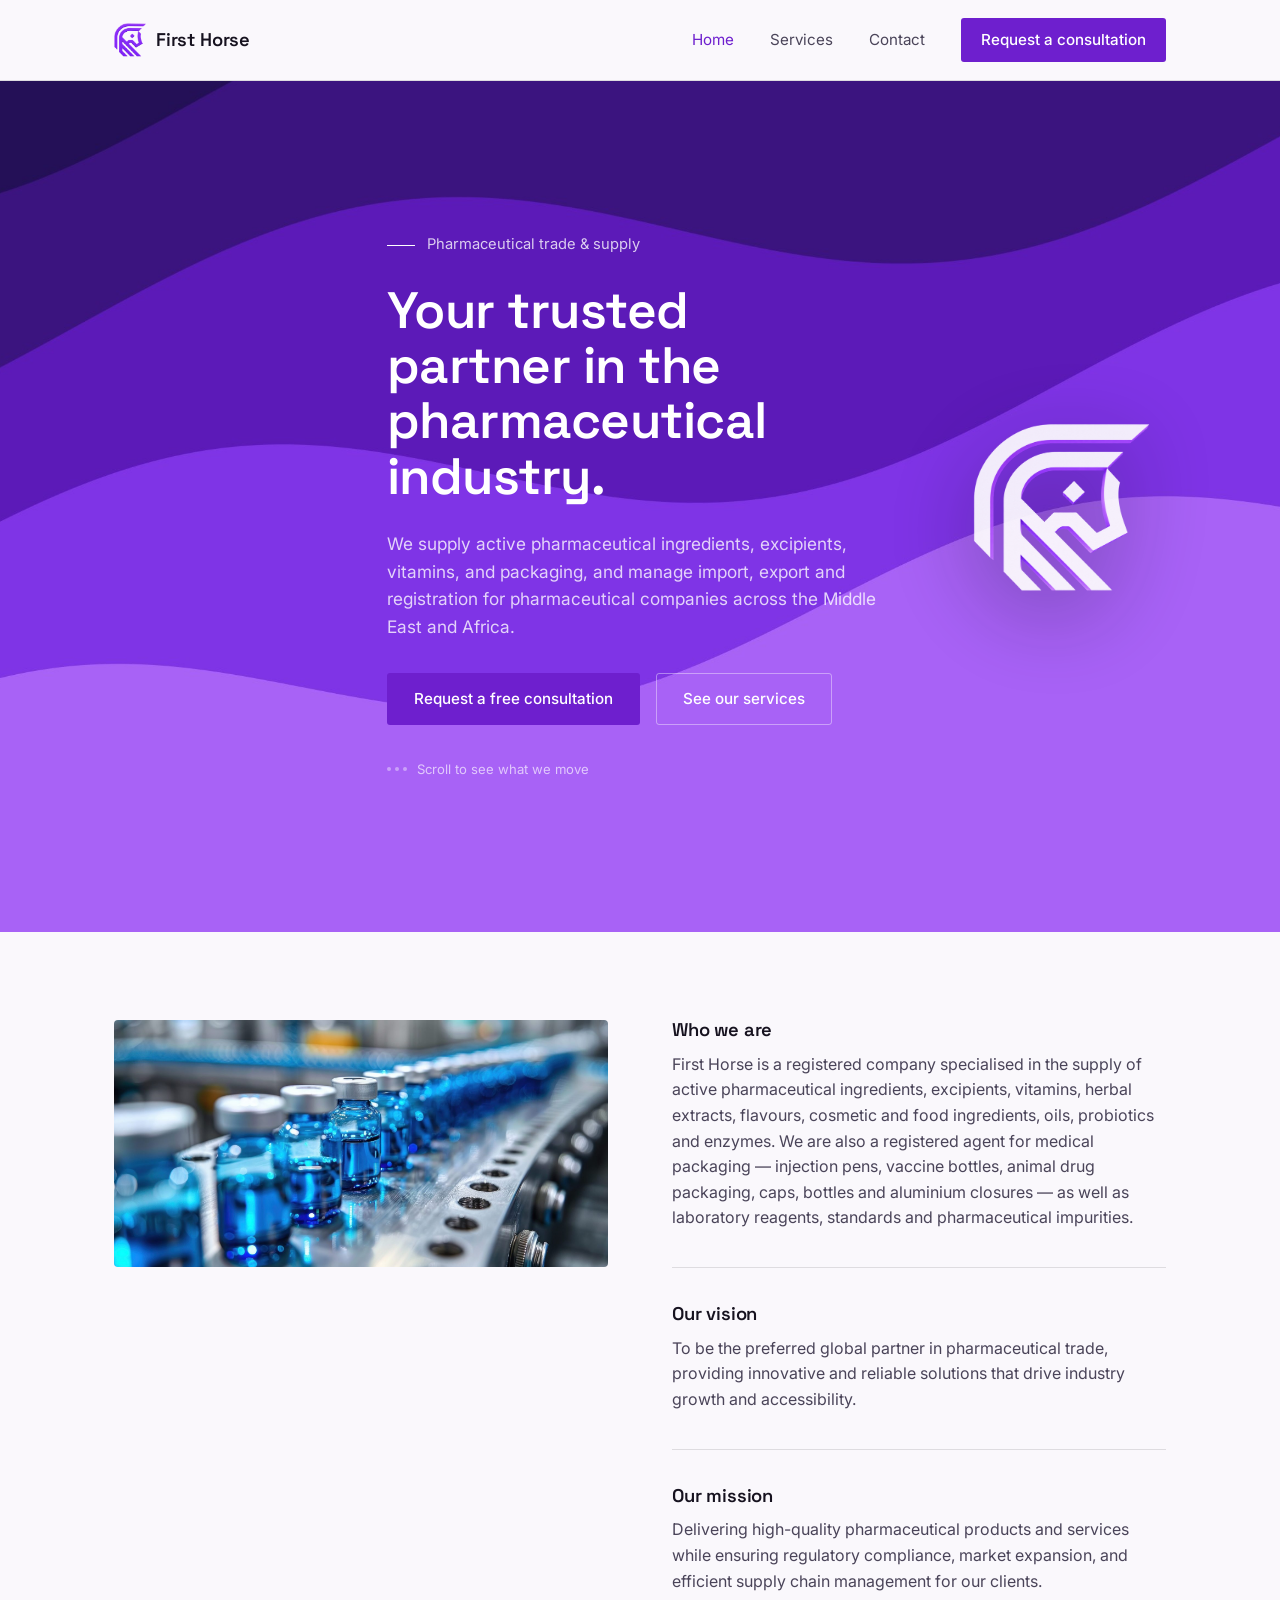
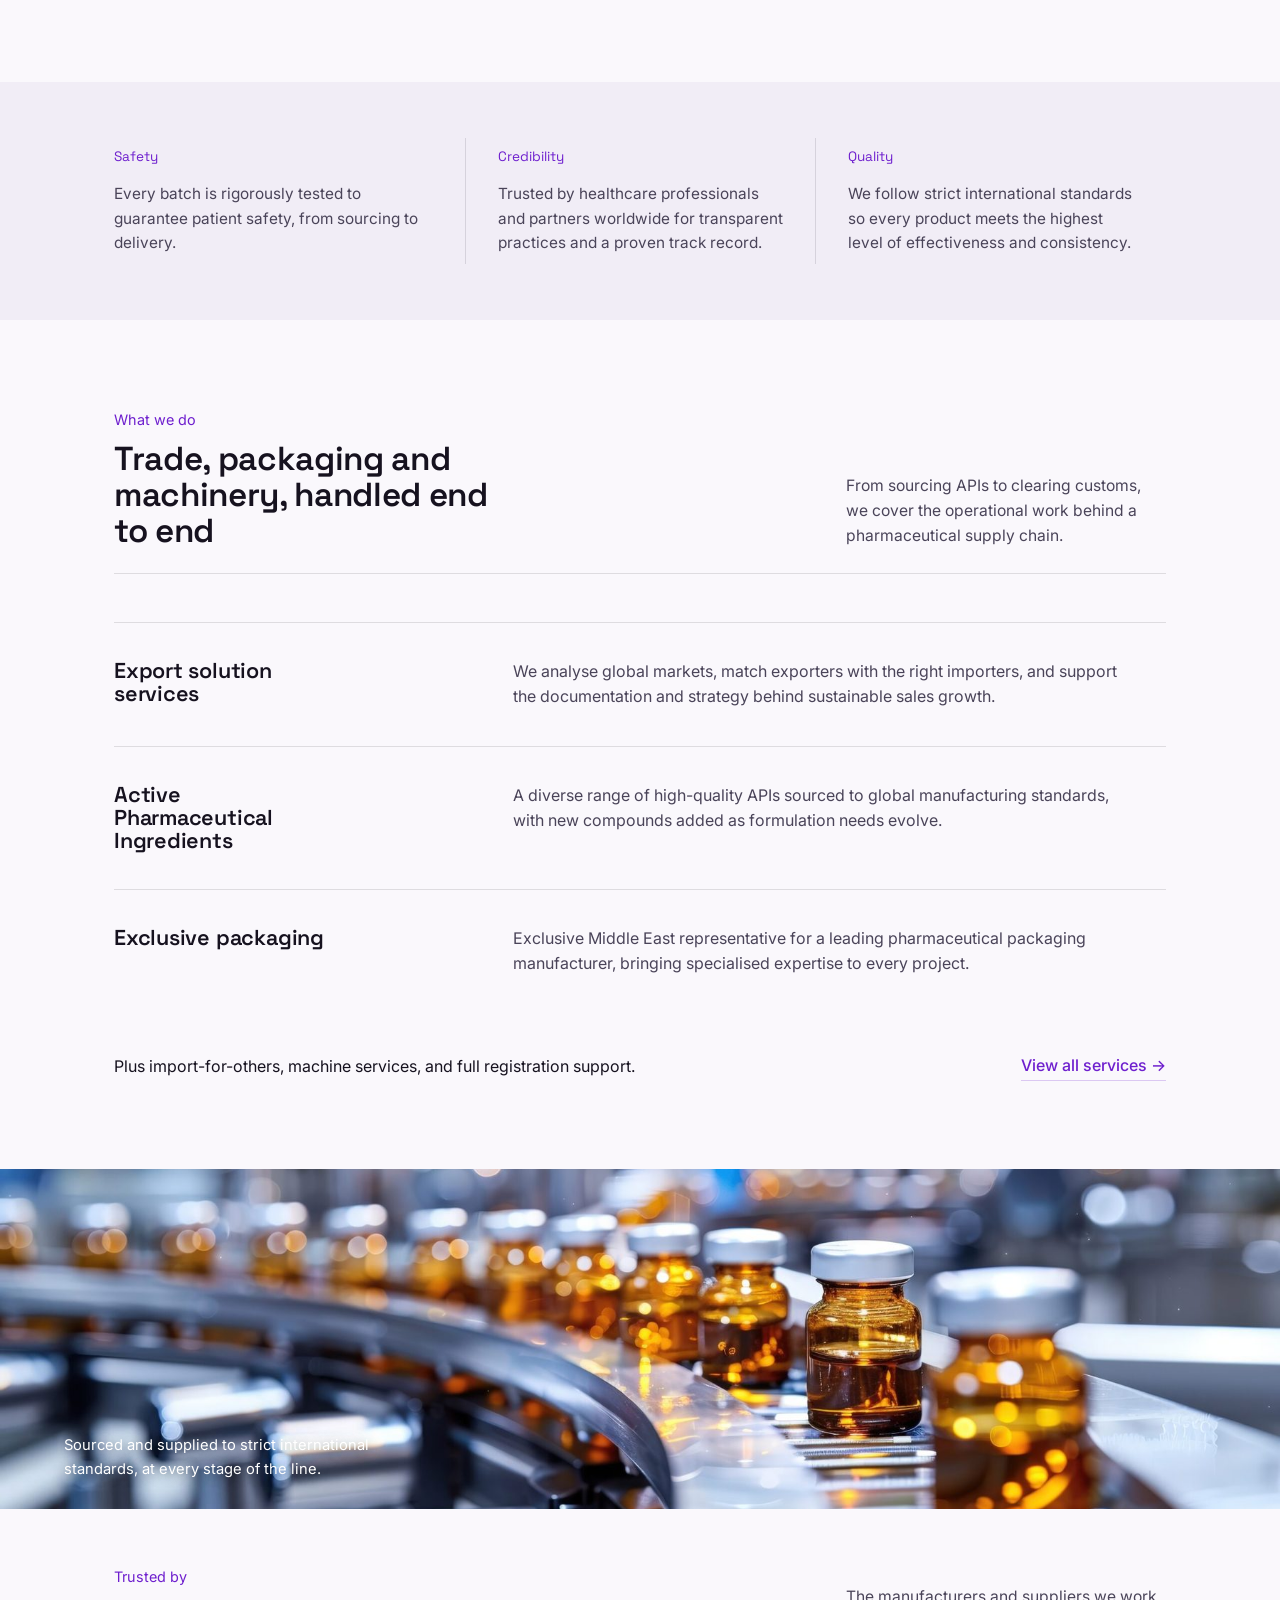
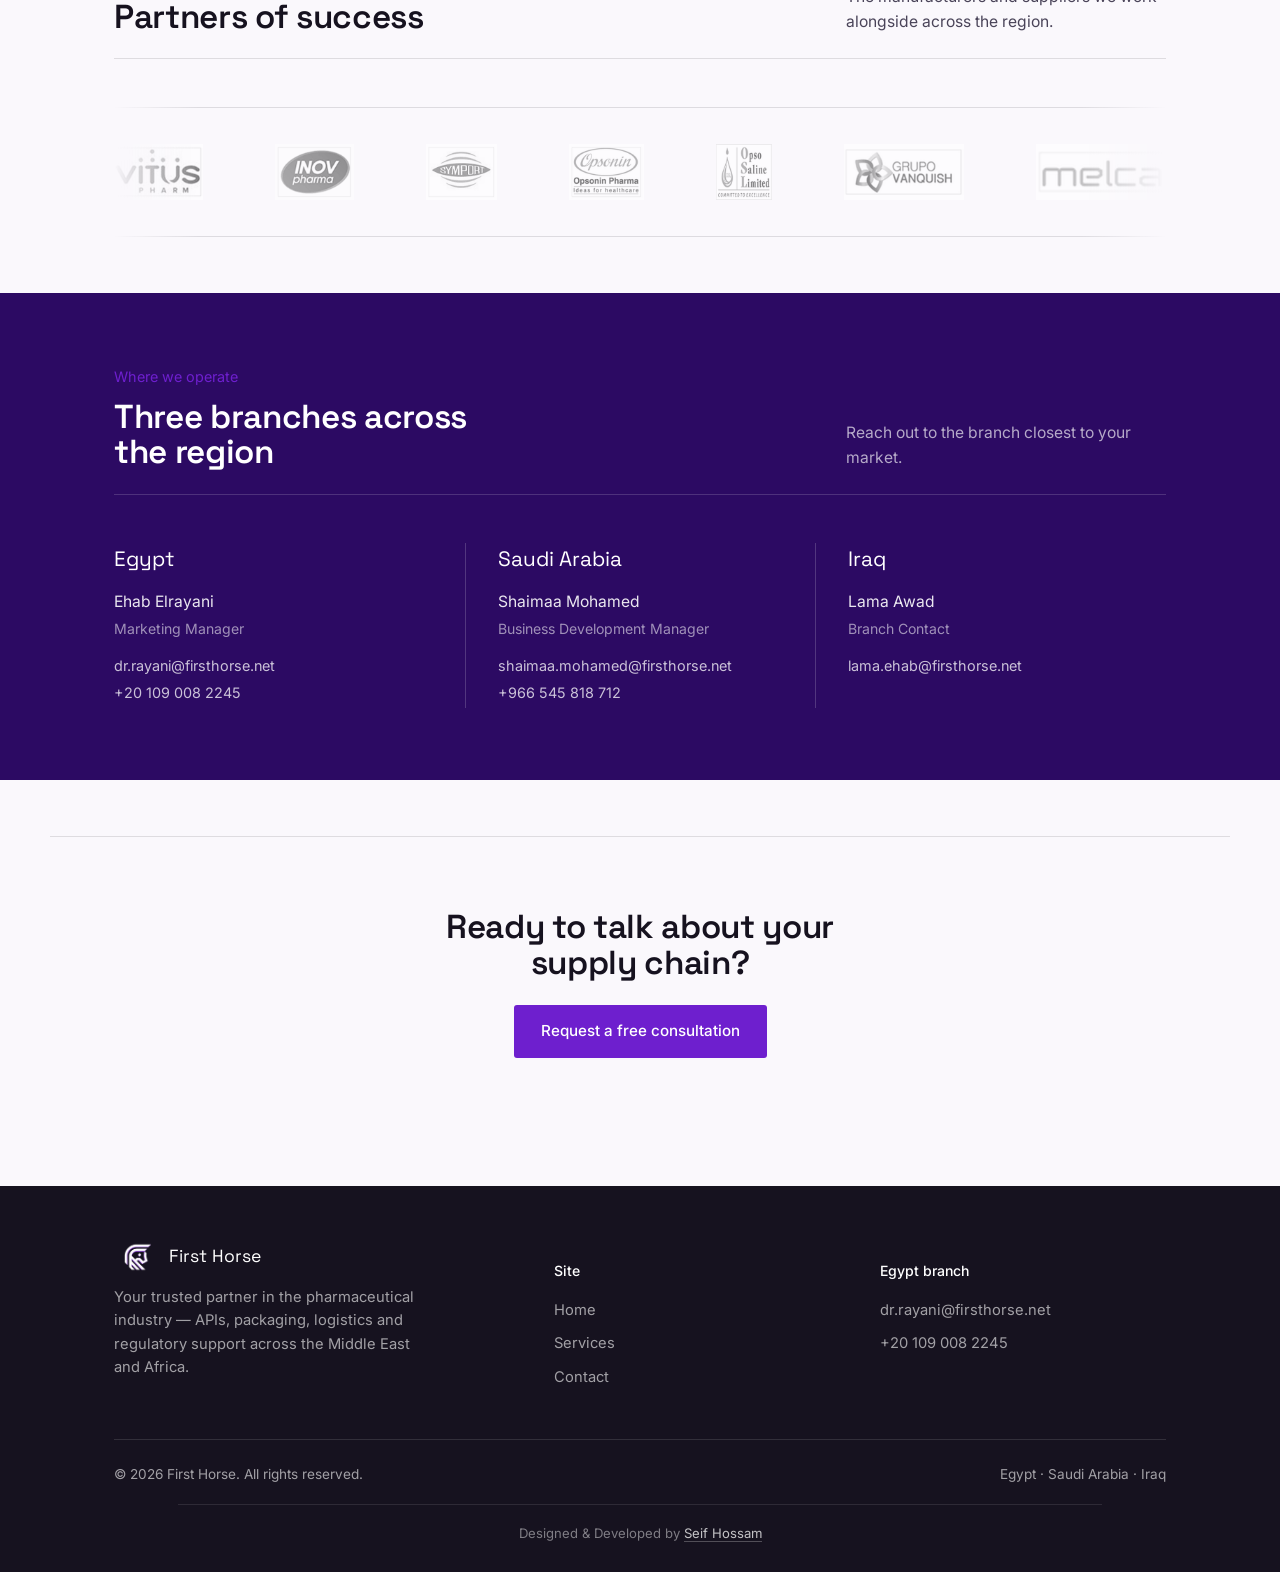
==== index.html @ 44b1e5e9 "Update title in index.html to 'First Horse'" ====
<!DOCTYPE html>
<html lang="en">
<head>
<meta charset="UTF-8">
<meta name="viewport" content="width=device-width, initial-scale=1.0">
<title>First Horse</title>
<meta name="description" content="First Horse supplies APIs, excipients, packaging and pharmaceutical machinery across Egypt, Saudi Arabia and Iraq, with full import-export and registration support.">
<link rel="icon" href="assets/mark-violet.png">
<link rel="preconnect" href="https://fonts.googleapis.com">
<link href="https://fonts.googleapis.com/css2?family=Space+Grotesk:wght@500;600;700&family=Inter:wght@400;500;600&display=swap" rel="stylesheet">
<link rel="stylesheet" href="assets/style.css">
</head>
<body>

<header class="site-header">
  <nav class="nav">
    <a href="index.html" class="brand">
      <img src="assets/mark-violet.png" alt="First Horse mark">
      <span>First Horse</span>
    </a>
    <div class="nav-links">
      <a href="index.html" aria-current="page">Home</a>
      <a href="services.html">Services</a>
      <a href="contact.html">Contact</a>
      <a href="https://wtsi.me/201090082245" class="nav-cta">Request a consultation</a>
    </div>
  </nav>
</header>

<main>

  <!-- HERO -->
  <section class="hero">
    <div class="hero-logo"><img src="assets/mark-white.png" alt="First Horse"></div>
    <div class="wrap hero-copy">
      <div class="eyebrow-line"><span class="dash"></span> Pharmaceutical trade &amp; supply</div>
      <h1>Your trusted partner in the pharmaceutical industry.</h1>
      <p class="lede">We supply active pharmaceutical ingredients, excipients, vitamins, and packaging, and manage import, export and registration for pharmaceutical companies across the Middle East and Africa.</p>
      <div class="hero-actions">
        <a href="https://wtsi.me/201090082245" class="btn btn-primary">Request a free consultation</a>
        <a href="services.html" class="btn btn-ghost">See our services</a>
      </div>
      <div class="scroll-cue"><span class="dots"><i></i><i></i><i></i></span> Scroll to see what we move</div>
    </div>
  </section>

  <!-- ABOUT -->
  <section>
    <div class="wrap about-grid">
      <figure>
        <img src="assets/vials-blue.jpg" alt="Automated pharmaceutical bottling line">
      </figure>
      <div>
        <div class="about-block">
          <h3>Who we are</h3>
          <p>First Horse is a registered company specialised in the supply of active pharmaceutical ingredients, excipients, vitamins, herbal extracts, flavours, cosmetic and food ingredients, oils, probiotics and enzymes. We are also a registered agent for medical packaging — injection pens, vaccine bottles, animal drug packaging, caps, bottles and aluminium closures — as well as laboratory reagents, standards and pharmaceutical impurities.</p>
        </div>
        <div class="about-block">
          <h3>Our vision</h3>
          <p>To be the preferred global partner in pharmaceutical trade, providing innovative and reliable solutions that drive industry growth and accessibility.</p>
        </div>
        <div class="about-block">
          <h3>Our mission</h3>
          <p>Delivering high-quality pharmaceutical products and services while ensuring regulatory compliance, market expansion, and efficient supply chain management for our clients.</p>
        </div>
      </div>
    </div>
  </section>

  <!-- PILLARS -->
  <section class="tight" style="background:var(--paper-dim);">
    <div class="wrap">
      <div class="ledger">
        <div class="ledger-item">
          <span class="num">Safety</span>
          <p>Every batch is rigorously tested to guarantee patient safety, from sourcing to delivery.</p>
        </div>
        <div class="ledger-item">
          <span class="num">Credibility</span>
          <p>Trusted by healthcare professionals and partners worldwide for transparent practices and a proven track record.</p>
        </div>
        <div class="ledger-item">
          <span class="num">Quality</span>
          <p>We follow strict international standards so every product meets the highest level of effectiveness and consistency.</p>
        </div>
      </div>
    </div>
  </section>

  <!-- SERVICES TEASER -->
  <section>
    <div class="wrap">
      <div class="section-head">
        <div>
          <span class="kicker">What we do</span>
          <h2>Trade, packaging and machinery, handled end to end</h2>
        </div>
        <p class="note">From sourcing APIs to clearing customs, we cover the operational work behind a pharmaceutical supply chain.</p>
      </div>

      <div class="service-row">
        <h3>Export solution services</h3>
        <div class="body">We analyse global markets, match exporters with the right importers, and support the documentation and strategy behind sustainable sales growth.</div>
      </div>
      <div class="service-row">
        <h3>Active Pharmaceutical Ingredients</h3>
        <div class="body">A diverse range of high-quality APIs sourced to global manufacturing standards, with new compounds added as formulation needs evolve.</div>
      </div>
      <div class="service-row">
        <h3>Exclusive packaging</h3>
        <div class="body">Exclusive Middle East representative for a leading pharmaceutical packaging manufacturer, bringing specialised expertise to every project.</div>
      </div>

      <div class="service-link-row">
        <p class="body" style="margin:0;">Plus import-for-others, machine services, and full registration support.</p>
        <a href="services.html">View all services →</a>
      </div>
    </div>
  </section>

  <div class="photo-band">
    <img src="assets/vials-amber.jpg" alt="Pharmaceutical vials on a production line">
    <span class="caption">Sourced and supplied to strict international standards, at every stage of the line.</span>
  </div>

  <!-- PARTNERS OF SUCCESS -->
  <section class="tight">
    <div class="wrap">
      <div class="section-head">
        <div>
          <span class="kicker">Trusted by</span>
          <h2>Partners of success</h2>
        </div>
        <p class="note">The manufacturers and suppliers we work alongside across the region.</p>
      </div>
      <div class="partner-marquee">
        <div class="partner-track">
          <div class="partner-item"><img src="assets/partners/vitus-pharm.png" alt="Vitus Pharm"></div>
          <div class="partner-item"><img src="assets/partners/inov-pharma.png" alt="Inov Pharma"></div>
          <div class="partner-item"><img src="assets/partners/symport.png" alt="Symport"></div>
          <div class="partner-item"><img src="assets/partners/opsonin-pharma.png" alt="Opsonin Pharma"></div>
          <div class="partner-item"><img src="assets/partners/opso-saline.png" alt="Opso Saline Limited"></div>
          <div class="partner-item"><img src="assets/partners/grupo-vanquish.png" alt="Grupo Vanquish"></div>
          <div class="partner-item"><img src="assets/partners/melcare.png" alt="Melcare"></div>
          <div class="partner-item"><img src="assets/partners/soho-global-health.png" alt="SOHO Global Health"></div>
          <div class="partner-item"><img src="assets/partners/incepta.png" alt="Incepta"></div>
          <div class="partner-item"><img src="assets/partners/eva-pharma.png" alt="Eva Pharma"></div>
          <div class="partner-item"><img src="assets/partners/evalar.png" alt="Evalar"></div>
          <!-- duplicated for a seamless loop -->
          <div class="partner-item" aria-hidden="true"><img src="assets/partners/vitus-pharm.png" alt=""></div>
          <div class="partner-item" aria-hidden="true"><img src="assets/partners/inov-pharma.png" alt=""></div>
          <div class="partner-item" aria-hidden="true"><img src="assets/partners/symport.png" alt=""></div>
          <div class="partner-item" aria-hidden="true"><img src="assets/partners/opsonin-pharma.png" alt=""></div>
          <div class="partner-item" aria-hidden="true"><img src="assets/partners/opso-saline.png" alt=""></div>
          <div class="partner-item" aria-hidden="true"><img src="assets/partners/grupo-vanquish.png" alt=""></div>
          <div class="partner-item" aria-hidden="true"><img src="assets/partners/melcare.png" alt=""></div>
          <div class="partner-item" aria-hidden="true"><img src="assets/partners/soho-global-health.png" alt=""></div>
          <div class="partner-item" aria-hidden="true"><img src="assets/partners/incepta.png" alt=""></div>
          <div class="partner-item" aria-hidden="true"><img src="assets/partners/eva-pharma.png" alt=""></div>
          <div class="partner-item" aria-hidden="true"><img src="assets/partners/evalar.png" alt=""></div>
        </div>
      </div>
    </div>
  </section>

  <!-- GLOBAL PRESENCE -->
  <section class="presence">
    <div class="wrap">
      <div class="section-head">
        <div>
          <span class="kicker">Where we operate</span>
          <h2>Three branches across the region</h2>
        </div>
        <p class="note">Reach out to the branch closest to your market.</p>
      </div>
      <div class="branch-strip">
        <div class="branch">
          <div class="country">Egypt</div>
          <p class="who">Ehab Elrayani</p>
          <p class="role">Marketing Manager</p>
          <a class="contact-line" href="mailto:dr.rayani@firsthorse.net">dr.rayani@firsthorse.net</a>
          <a class="contact-line" href="tel:+201090082245">+20 109 008 2245</a>
        </div>
        <div class="branch">
          <div class="country">Saudi Arabia</div>
          <p class="who">Shaimaa Mohamed</p>
          <p class="role">Business Development Manager</p>
          <a class="contact-line" href="mailto:shaimaa.mohamed@firsthorse.net">shaimaa.mohamed@firsthorse.net</a>
          <a class="contact-line" href="tel:+966545818712">+966 545 818 712</a>
        </div>
        <div class="branch">
          <div class="country">Iraq</div>
          <p class="who">Lama Awad</p>
          <p class="role">Branch Contact</p>
          <a class="contact-line" href="mailto:lama.ehab@firsthorse.net">lama.ehab@firsthorse.net</a>
        </div>
      </div>
    </div>
  </section>

  <!-- CTA -->
  <section class="tight">
    <div class="wrap cta-band">
      <h2>Ready to talk about your supply chain?</h2>
      <a href="https://wtsi.me/201090082245" class="btn btn-primary">Request a free consultation</a>
    </div>
  </section>

</main>

<footer>
  <div class="wrap">
    <div class="footer-top">
      <div>
        <div class="footer-brand">
          <img src="assets/mark-white.png" alt="First Horse mark">
          <span>First Horse</span>
        </div>
        <p>Your trusted partner in the pharmaceutical industry — APIs, packaging, logistics and regulatory support across the Middle East and Africa.</p>
      </div>
      <div class="footer-col">
        <h4>Site</h4>
        <a href="index.html">Home</a>
        <a href="services.html">Services</a>
        <a href="contact.html">Contact</a>
      </div>
      <div class="footer-col">
        <h4>Egypt branch</h4>
        <a href="mailto:dr.rayani@firsthorse.net">dr.rayani@firsthorse.net</a>
        <a href="tel:+201090082245">+20 109 008 2245</a>
      </div>
    </div>
    <div class="footer-bottom">
      <span>© 2026 First Horse. All rights reserved.</span>
      <span>Egypt · Saudi Arabia · Iraq</span>
    </div>
      <div class="wrap">
    <p class="credit">Designed & Developed by <a href="https://seif-cmd.github.io/seif../" target="_blank" rel="noopener">Seif Hossam</a></p>
  </div>
   </div>
  </div>
</footer>

</body>
</html>
---- assets/style.css ----
/* ============================================================
   First Horse — design tokens
   ============================================================ */
:root {
  --ink: #16121f;
  --ink-soft: #4a4459;
  --paper: #faf8fc;
  --paper-dim: #f1edf6;
  --violet: #6e1fce;
  --violet-deep: #2c0a63;
  --violet-line: rgba(110, 31, 206, 0.22);
  --amber: #d99a34;
  --line: rgba(22, 18, 31, 0.12);
  --max: 1180px;
  --gutter: clamp(24px, 5vw, 72px);
}

* { box-sizing: border-box; }
html { scroll-behavior: smooth; }

body {
  margin: 0;
  background: var(--paper);
  color: var(--ink);
  font-family: "Inter", -apple-system, BlinkMacSystemFont, sans-serif;
  font-size: 16px;
  line-height: 1.6;
  -webkit-font-smoothing: antialiased;
}

h1, h2, h3, .display {
  font-family: "Space Grotesk", "Inter", sans-serif;
  font-weight: 600;
  line-height: 1.08;
  letter-spacing: -0.01em;
  margin: 0;
  color: var(--ink);
}

p { margin: 0; }
a { color: inherit; text-decoration: none; }
img { max-width: 100%; display: block; }

.wrap {
  max-width: var(--max);
  margin: 0 auto;
  padding-left: var(--gutter);
  padding-right: var(--gutter);
}

a:focus-visible,
button:focus-visible {
  outline: 2px solid var(--violet);
  outline-offset: 3px;
}

/* ---------- Nav ---------- */
.site-header {
  position: sticky;
  top: 0;
  z-index: 40;
  background: rgba(250, 248, 252, 0.92);
  backdrop-filter: blur(8px);
  border-bottom: 1px solid var(--line);
}

.nav {
  display: flex;
  align-items: center;
  justify-content: space-between;
  padding: 18px var(--gutter);
  max-width: var(--max);
  margin: 0 auto;
}

.brand {
  display: flex;
  align-items: center;
  gap: 10px;
}

.brand img { height: 34px; width: auto; }

.brand span {
  font-family: "Space Grotesk", sans-serif;
  font-weight: 600;
  font-size: 1.15rem;
  letter-spacing: -0.01em;
}

.nav-links {
  display: flex;
  align-items: center;
  gap: 36px;
}

.nav-links a {
  font-size: 0.95rem;
  color: var(--ink-soft);
  transition: color 0.15s ease;
}

.nav-links a:hover,
.nav-links a[aria-current="page"] {
  color: var(--violet);
}

.nav-cta {
  padding: 10px 20px;
  background: var(--violet);
  color: #fff !important;
  border-radius: 3px;
  font-size: 0.9rem;
  font-weight: 500;
}

.nav-cta:hover { background: var(--violet-deep); }

.nav-toggle { display: none; }

/* ---------- Buttons ---------- */
.btn {
  display: inline-flex;
  align-items: center;
  gap: 8px;
  padding: 13px 26px;
  border-radius: 3px;
  font-size: 0.95rem;
  font-weight: 500;
  border: 1px solid transparent;
}

.btn-primary { background: var(--violet); color: #fff; }
.btn-primary:hover { background: var(--violet-deep); }

.btn-ghost {
  border-color: var(--line);
  color: var(--ink);
}
.btn-ghost:hover { border-color: var(--violet); color: var(--violet); }

.hero .btn-ghost {
  border-color: rgba(255,255,255,0.4);
  color: #fff;
}
.hero .btn-ghost:hover { border-color: #fff; }

/* ---------- Hero (home) ---------- */
.hero {
  position: relative;
  min-height: 680px;
  display: flex;
  align-items: center;
  overflow: hidden;
  background: url("hero-wave.jpg") center / cover no-repeat;
  color: #fff;
}

.hero-logo {
  position: absolute;
  right: 6%;
  top: 50%;
  transform: translateY(-50%);
  width: 300px;
  max-width: 26%;
  opacity: 0.92;
  filter: drop-shadow(0 24px 44px rgba(10, 5, 30, 0.4));
}

.hero-copy {
  display: flex;
  flex-direction: column;
  gap: 26px;
  padding-top: 64px;
  padding-bottom: 64px;
  max-width: 640px;
}

.eyebrow-line {
  display: flex;
  align-items: center;
  gap: 12px;
  color: rgba(255,255,255,0.78);
  font-size: 0.92rem;
}

.eyebrow-line .dash {
  width: 28px;
  height: 1px;
  background: #fff;
}

.hero-copy h1 {
  color: #fff;
  font-size: clamp(2.4rem, 4vw, 3.4rem);
  max-width: 14ch;
}

.hero-copy .lede {
  max-width: 46ch;
  color: rgba(255,255,255,0.78);
  font-size: 1.08rem;
}

.hero-actions {
  display: flex;
  gap: 16px;
  flex-wrap: wrap;
  margin-top: 6px;
}

.scroll-cue {
  display: flex;
  align-items: center;
  gap: 10px;
  color: rgba(255,255,255,0.65);
  font-size: 0.82rem;
  margin-top: 8px;
}

.scroll-cue .dots { display: flex; gap: 4px; }
.scroll-cue .dots i {
  width: 4px;
  height: 4px;
  border-radius: 50%;
  background: #fff;
  display: inline-block;
  opacity: 0.4;
}

@media (prefers-reduced-motion: no-preference) {
  .hero-copy > * {
    opacity: 0;
    animation: reveal-up 0.7s ease forwards;
  }
  .hero-copy > *:nth-child(1) { animation-delay: 0.05s; }
  .hero-copy > *:nth-child(2) { animation-delay: 0.15s; }
  .hero-copy > *:nth-child(3) { animation-delay: 0.25s; }
  .hero-copy > *:nth-child(4) { animation-delay: 0.35s; }
  .hero-copy > *:nth-child(5) { animation-delay: 0.45s; }
  .scroll-cue .dots i { animation: pulse-dot 1.4s ease-in-out infinite; }
  .scroll-cue .dots i:nth-child(2) { animation-delay: 0.2s; }
  .scroll-cue .dots i:nth-child(3) { animation-delay: 0.4s; }
}

@keyframes reveal-up {
  from { opacity: 0; transform: translateY(10px); }
  to { opacity: 1; transform: translateY(0); }
}

@keyframes pulse-dot {
  0%, 100% { opacity: 0.4; }
  50% { opacity: 1; }
}

/* ---------- Section scaffolding ---------- */
section { padding: 88px 0; }
section.tight { padding: 56px 0; }

.section-head {
  display: flex;
  justify-content: space-between;
  align-items: flex-end;
  gap: 40px;
  margin-bottom: 48px;
  border-bottom: 1px solid var(--line);
  padding-bottom: 24px;
}

.section-head h2 {
  font-size: clamp(1.7rem, 2.6vw, 2.3rem);
  max-width: 18ch;
}

.section-head .kicker {
  color: var(--violet);
  font-size: 0.9rem;
  margin-bottom: 10px;
  display: block;
}

.section-head .note {
  max-width: 32ch;
  color: var(--ink-soft);
  font-size: 0.98rem;
}

/* ---------- About / who we are ---------- */
.about-grid {
  display: grid;
  grid-template-columns: 1fr 1fr;
  gap: 64px;
  align-items: start;
}

.about-grid figure {
  margin: 0;
  border-radius: 4px;
  overflow: hidden;
  position: sticky;
  top: 100px;
}

.about-block + .about-block {
  margin-top: 36px;
  padding-top: 36px;
  border-top: 1px solid var(--line);
}

.about-block h3 {
  font-size: 1.15rem;
  margin-bottom: 12px;
}

.about-block p {
  color: var(--ink-soft);
}

/* ---------- Ledger / pillars ---------- */
.ledger {
  display: grid;
  grid-template-columns: repeat(3, 1fr);
}

.ledger-item {
  padding: 8px 32px;
  border-left: 1px solid var(--line);
}

.ledger-item:first-child { border-left: none; padding-left: 0; }

.ledger-item .num {
  font-family: "Space Grotesk", sans-serif;
  color: var(--violet);
  font-size: 0.85rem;
  display: block;
  margin-bottom: 14px;
}

.ledger-item h3 {
  font-size: 1.2rem;
  margin-bottom: 10px;
}

.ledger-item p {
  color: var(--ink-soft);
  font-size: 0.96rem;
}

/* ---------- Services teaser / list ---------- */
.service-row {
  display: grid;
  grid-template-columns: 1.4fr 2.6fr;
  gap: 48px;
  padding: 36px 0;
  border-top: 1px solid var(--line);
}

.service-row:last-of-type { border-bottom: 1px solid var(--line); }

.service-row h3 {
  font-size: 1.35rem;
  max-width: 16ch;
}

.service-row .body {
  color: var(--ink-soft);
  max-width: 62ch;
}

.service-row ul {
  margin: 14px 0 0;
  padding-left: 18px;
  color: var(--ink-soft);
}

.service-row li { margin-bottom: 6px; }

.service-link-row {
  display: flex;
  align-items: center;
  justify-content: space-between;
  padding-top: 40px;
}

.service-link-row a {
  color: var(--violet);
  font-weight: 500;
  border-bottom: 1px solid var(--violet-line);
  padding-bottom: 2px;
}

/* ---------- Photo band ---------- */
.photo-band {
  position: relative;
  height: 340px;
  overflow: hidden;
}
.photo-band img {
  width: 100%;
  height: 100%;
  object-fit: cover;
}
.photo-band .caption {
  position: absolute;
  left: var(--gutter);
  bottom: 28px;
  color: #fff;
  font-size: 0.92rem;
  max-width: 40ch;
  text-shadow: 0 2px 12px rgba(0,0,0,0.5);
}

/* ---------- Presence band (dark) ---------- */
.presence {
  background: var(--violet-deep);
  color: #fff;
  padding: 72px 0;
}

.presence .section-head {
  border-bottom-color: rgba(255,255,255,0.16);
}

.presence .section-head h2 { color: #fff; }
.presence .section-head .note { color: rgba(255,255,255,0.65); }

.branch-strip {
  display: grid;
  grid-template-columns: repeat(3, 1fr);
}

.branch-strip .branch {
  padding: 0 32px;
  border-left: 1px solid rgba(255,255,255,0.18);
}
.branch-strip .branch:first-child { border-left: none; padding-left: 0; }

.branch .country {
  font-family: "Space Grotesk", sans-serif;
  font-size: 1.3rem;
  margin-bottom: 12px;
}

.branch .who {
  color: rgba(255,255,255,0.9);
  font-size: 0.98rem;
  margin-bottom: 4px;
}

.branch .role {
  color: rgba(255,255,255,0.55);
  font-size: 0.88rem;
  margin-bottom: 14px;
}

.branch a.contact-line {
  display: block;
  color: rgba(255,255,255,0.75);
  font-size: 0.9rem;
  margin-bottom: 4px;
}
.branch a.contact-line:hover { color: #fff; }

/* ---------- CTA band ---------- */
.cta-band {
  display: flex;
  flex-direction: column;
  align-items: center;
  text-align: center;
  gap: 24px;
  padding: 72px 0;
  border-top: 1px solid var(--line);
}

.cta-band h2 { font-size: clamp(1.6rem, 2.6vw, 2.1rem); max-width: 22ch; }

/* ---------- Partners of success (marquee) ---------- */
.partner-marquee {
  position: relative;
  overflow: hidden;
  border-top: 1px solid var(--line);
  border-bottom: 1px solid var(--line);
  padding: 36px 0;
  -webkit-mask-image: linear-gradient(to right, transparent, #000 8%, #000 92%, transparent);
  mask-image: linear-gradient(to right, transparent, #000 8%, #000 92%, transparent);
}

.partner-track {
  display: flex;
  align-items: center;
  width: max-content;
  gap: 72px;
}

@media (prefers-reduced-motion: no-preference) {
  .partner-track {
    animation: marquee-scroll 34s linear infinite;
  }
  .partner-marquee:hover .partner-track {
    animation-play-state: paused;
  }
}

@keyframes marquee-scroll {
  from { transform: translateX(0); }
  to { transform: translateX(-50%); }
}

.partner-item {
  flex: 0 0 auto;
  height: 56px;
  display: flex;
  align-items: center;
}

.partner-item img {
  height: 100%;
  width: auto;
  filter: grayscale(1);
  opacity: 0.55;
  transition: filter 0.2s ease, opacity 0.2s ease;
}

.partner-item img:hover {
  filter: grayscale(0);
  opacity: 1;
}

/* ---------- Footer ---------- */
footer {
  background: var(--ink);
  color: rgba(255,255,255,0.6);
  padding: 56px 0 28px;
}

.footer-top {
  display: grid;
  grid-template-columns: 1.4fr 1fr 1fr;
  gap: 40px;
  padding-bottom: 40px;
  border-bottom: 1px solid rgba(255,255,255,0.12);
}

.footer-brand {
  display: flex;
  align-items: center;
  gap: 10px;
  margin-bottom: 14px;
}
.footer-brand img { height: 30px; }
.footer-brand span {
  font-family: "Space Grotesk", sans-serif;
  color: #fff;
  font-size: 1.1rem;
}

.footer-top p { max-width: 34ch; font-size: 0.92rem; }

.footer-col h4 {
  color: #fff;
  font-family: "Inter", sans-serif;
  font-weight: 500;
  font-size: 0.88rem;
  margin-bottom: 16px;
}

.footer-col a, .footer-col p {
  display: block;
  font-size: 0.92rem;
  margin-bottom: 10px;
  color: rgba(255,255,255,0.6);
}
.footer-col a:hover { color: #fff; }

.footer-bottom {
  display: flex;
  justify-content: space-between;
  padding-top: 24px;
  font-size: 0.85rem;
}

/* ---------- Page hero (services / contact) ---------- */
.page-hero {
  background: linear-gradient(155deg, var(--violet) 0%, var(--violet-deep) 100%);
  color: #fff;
  padding: 96px 0 64px;
}
.page-hero .kicker { color: rgba(255,255,255,0.7); }
.page-hero h1 { color: #fff; font-size: clamp(2.1rem, 3.6vw, 2.9rem); max-width: 20ch; }
.page-hero p { color: rgba(255,255,255,0.75); max-width: 50ch; margin-top: 18px; font-size: 1.05rem; }

/* ---------- Contact page ---------- */
.branch-list .branch-card {
  display: grid;
  grid-template-columns: 200px 1fr;
  gap: 40px;
  padding: 40px 0;
  border-top: 1px solid var(--line);
  align-items: center;
}
.branch-list .branch-card:last-child { border-bottom: 1px solid var(--line); }

.branch-card .photo {
  width: 200px;
  height: 150px;
  border-radius: 4px;
  overflow: hidden;
  background: var(--paper-dim);
}
.branch-card .photo img { width: 100%; height: 100%; object-fit: cover; }

.branch-card .photo.placeholder {
  display: flex;
  align-items: center;
  justify-content: center;
}
.branch-card .photo.placeholder img { width: 46%; opacity: 0.35; }

.branch-card .country {
  font-family: "Space Grotesk", sans-serif;
  color: var(--violet);
  font-size: 0.88rem;
  margin-bottom: 10px;
}

.branch-card h3 { font-size: 1.3rem; margin-bottom: 4px; }
.branch-card .role { color: var(--ink-soft); font-size: 0.94rem; margin-bottom: 14px; }

.branch-card .lines a {
  display: inline-block;
  margin-right: 24px;
  color: var(--ink-soft);
  font-size: 0.95rem;
  border-bottom: 1px solid transparent;
}
.branch-card .lines a:hover { color: var(--violet); border-color: var(--violet-line); }

.map-frame {
  border-radius: 4px;
  overflow: hidden;
  border: 1px solid var(--line);
  height: 380px;
}
.map-frame iframe { width: 100%; height: 100%; border: 0; }

/* ---------- Services page list ---------- */
.service-detail {
  padding: 44px 0;
  border-top: 1px solid var(--line);
  display: grid;
  grid-template-columns: 260px 1fr;
  gap: 48px;
}
.service-detail:last-of-type { border-bottom: 1px solid var(--line); }

.service-detail .label {
  color: var(--violet);
  font-family: "Space Grotesk", sans-serif;
  font-size: 0.85rem;
}

.service-detail h3 { font-size: 1.5rem; margin: 10px 0 16px; }
.service-detail .body { color: var(--ink-soft); max-width: 64ch; }
.service-detail ul { margin: 16px 0 0; padding-left: 18px; color: var(--ink-soft); }
.service-detail li { margin-bottom: 8px; }

/* ---------- Responsive ---------- */
@media (max-width: 900px) {
  .hero { min-height: 560px; }
  .hero-logo { width: 160px; max-width: 34%; opacity: 0.5; right: 4%; }
  .hero-copy { padding-top: 56px; padding-bottom: 56px; max-width: 100%; }
  .about-grid { grid-template-columns: 1fr; }
  .about-grid figure { position: static; }
  .ledger { grid-template-columns: 1fr; gap: 28px; }
  .ledger-item { border-left: none; padding-left: 0; border-top: 1px solid var(--line); padding-top: 24px; }
  .ledger-item:first-child { border-top: none; padding-top: 0; }
  .service-row { grid-template-columns: 1fr; gap: 16px; }
  .branch-strip { grid-template-columns: 1fr; gap: 28px; }
  .branch-strip .branch { border-left: none; padding-left: 0; border-top: 1px solid rgba(255,255,255,0.18); padding-top: 24px; }
  .branch-strip .branch:first-child { border-top: none; padding-top: 0; }
  .footer-top { grid-template-columns: 1fr; }
  .branch-card { grid-template-columns: 1fr; }
  .branch-card .photo { width: 100%; }
  .service-detail { grid-template-columns: 1fr; gap: 16px; }
  .section-head { flex-direction: column; align-items: flex-start; }
  .nav-links { display: none; }
}

.credit {
  text-align: center;
  padding-top: 18px;
  margin-top: 18px;
  border-top: 1px solid rgba(255,255,255,0.1);
  font-size: 0.82rem;
  color: rgba(255,255,255,0.45);
}

.credit a {
  color: rgba(255,255,255,0.75);
  border-bottom: 1px solid rgba(255,255,255,0.25);
}

.credit a:hover { color: #fff; border-color: #fff; }
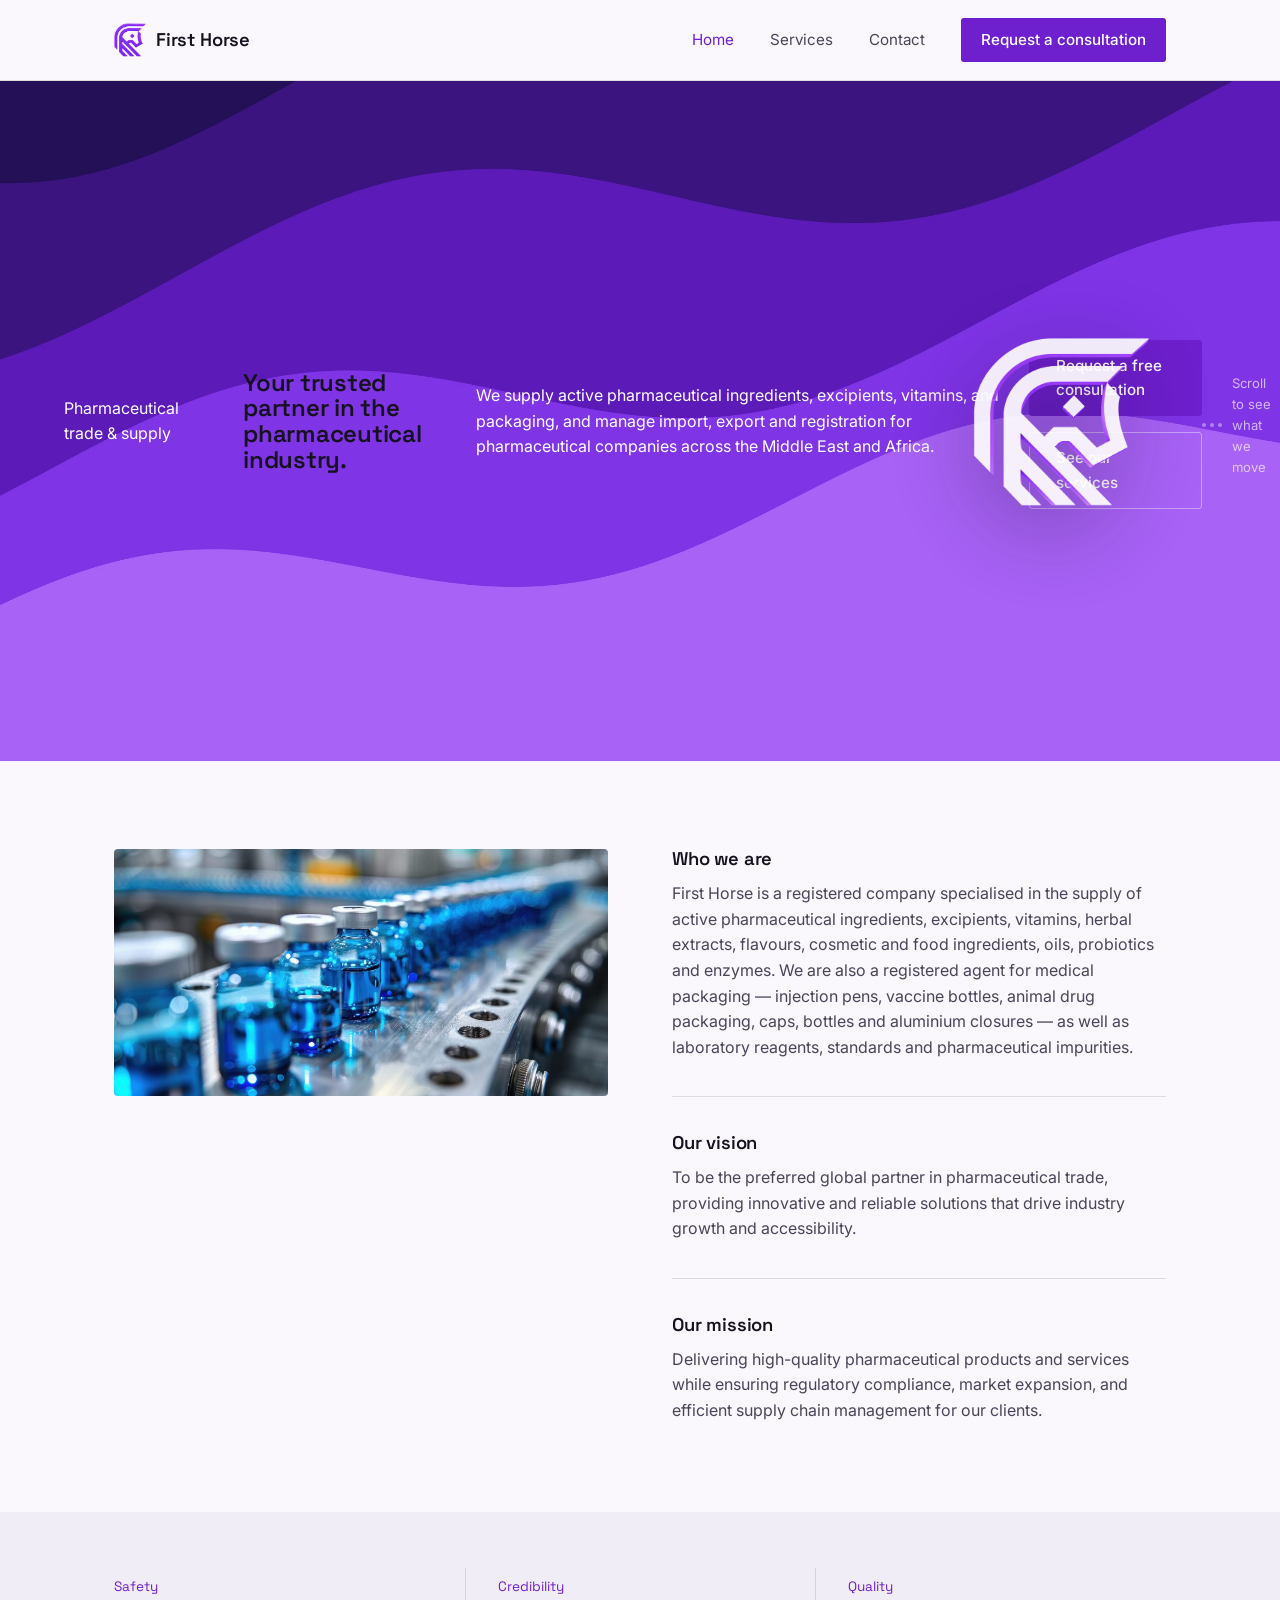
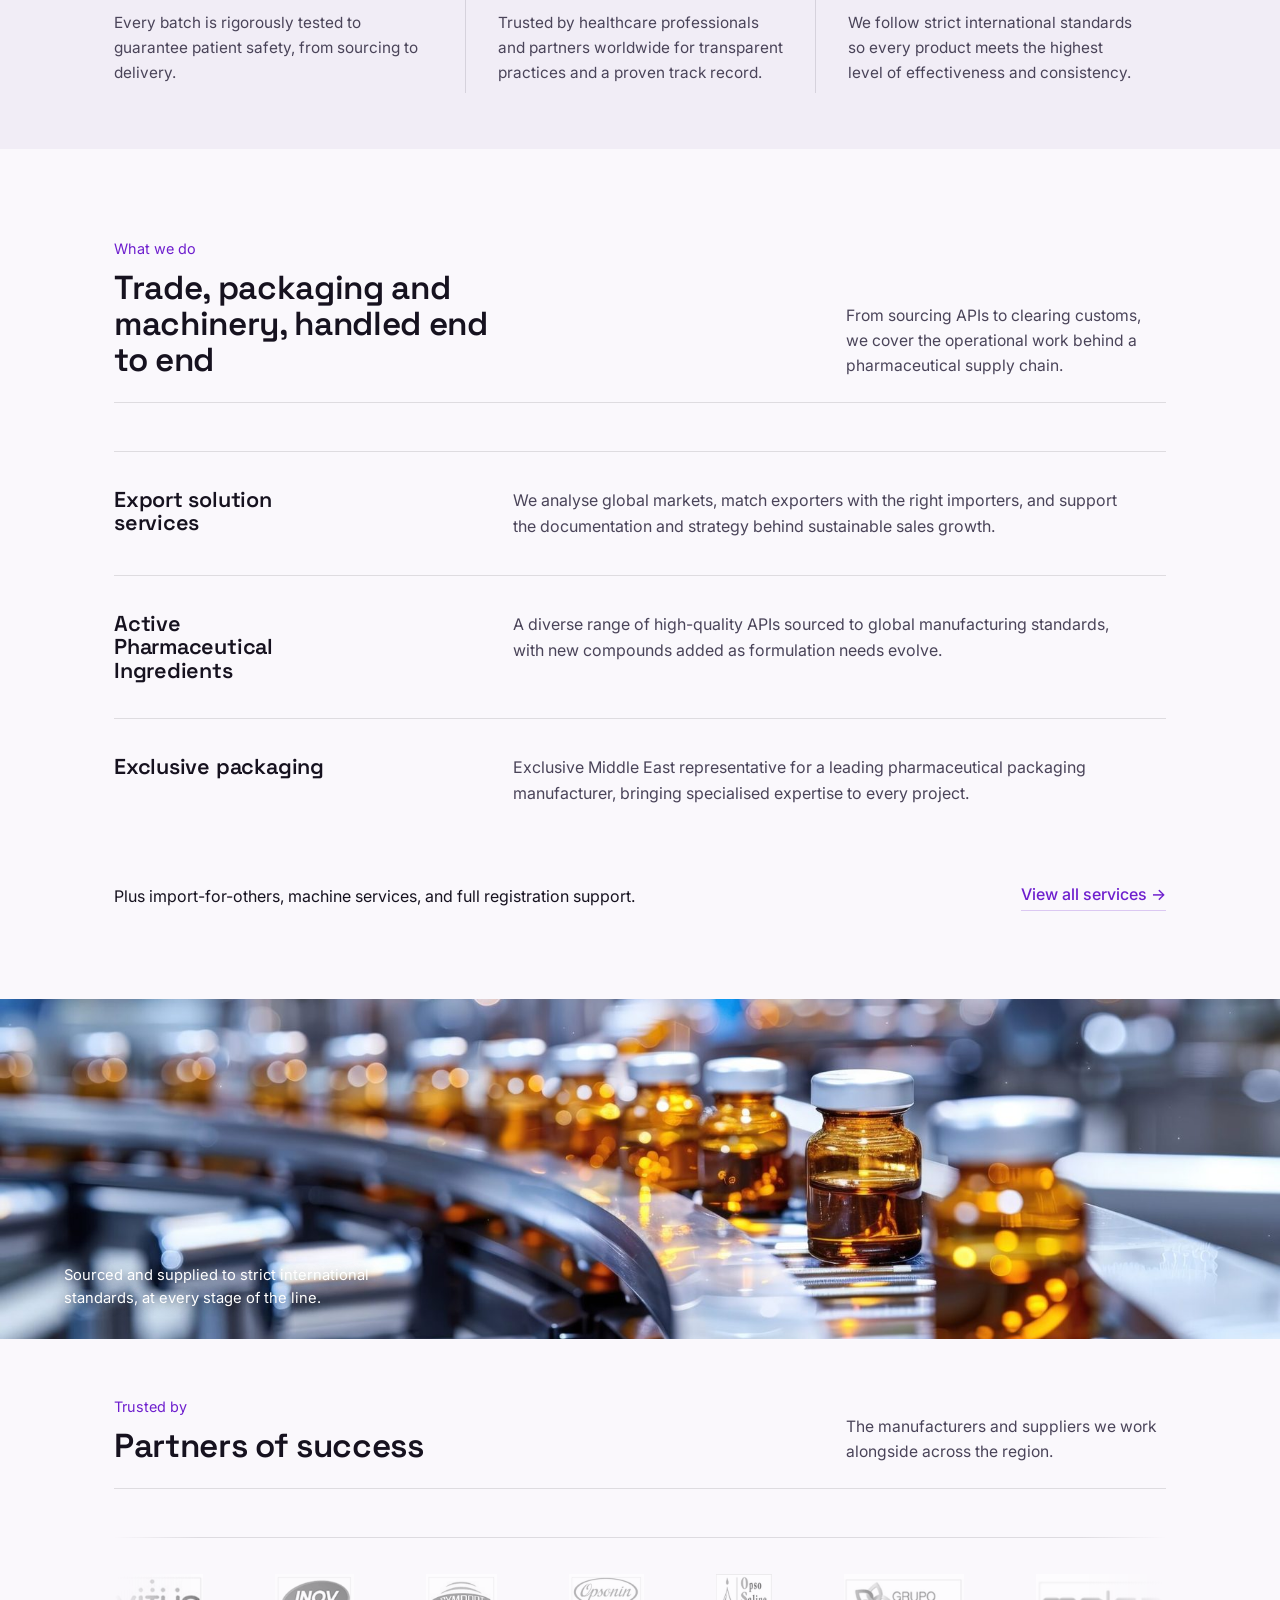
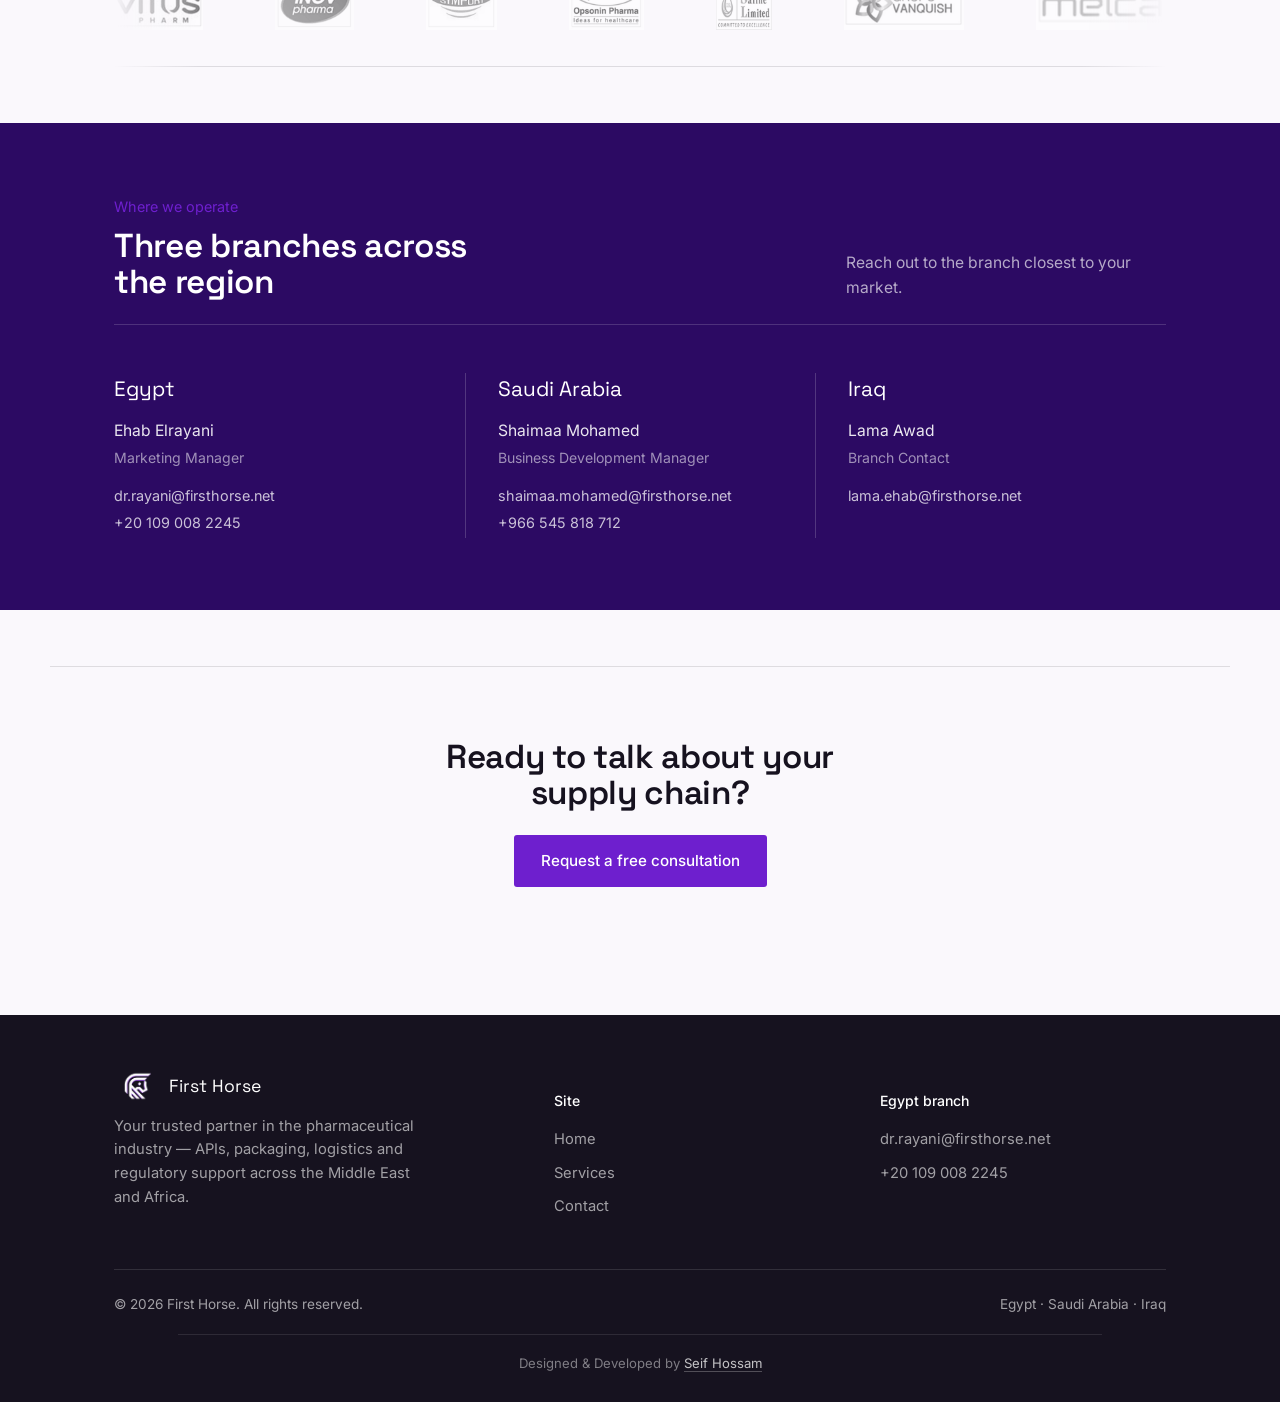
==== commit 84a50498: "Fix HTML structure in hero section" ====
--- a/index.html
+++ b/index.html
@@ -33,7 +33,7 @@
   <section class="hero">
     <div class="hero-logo"><img src="assets/mark-white.png" alt="First Horse"></div>
     <div class="wrap hero-copy">
-      <div class="eyebrow-line"><span class="dash"></span> Pharmaceutical trade &amp; supply</div>
+      </span> Pharmaceutical trade &amp; supply</div>
       <h1>Your trusted partner in the pharmaceutical industry.</h1>
       <p class="lede">We supply active pharmaceutical ingredients, excipients, vitamins, and packaging, and manage import, export and registration for pharmaceutical companies across the Middle East and Africa.</p>
       <div class="hero-actions">
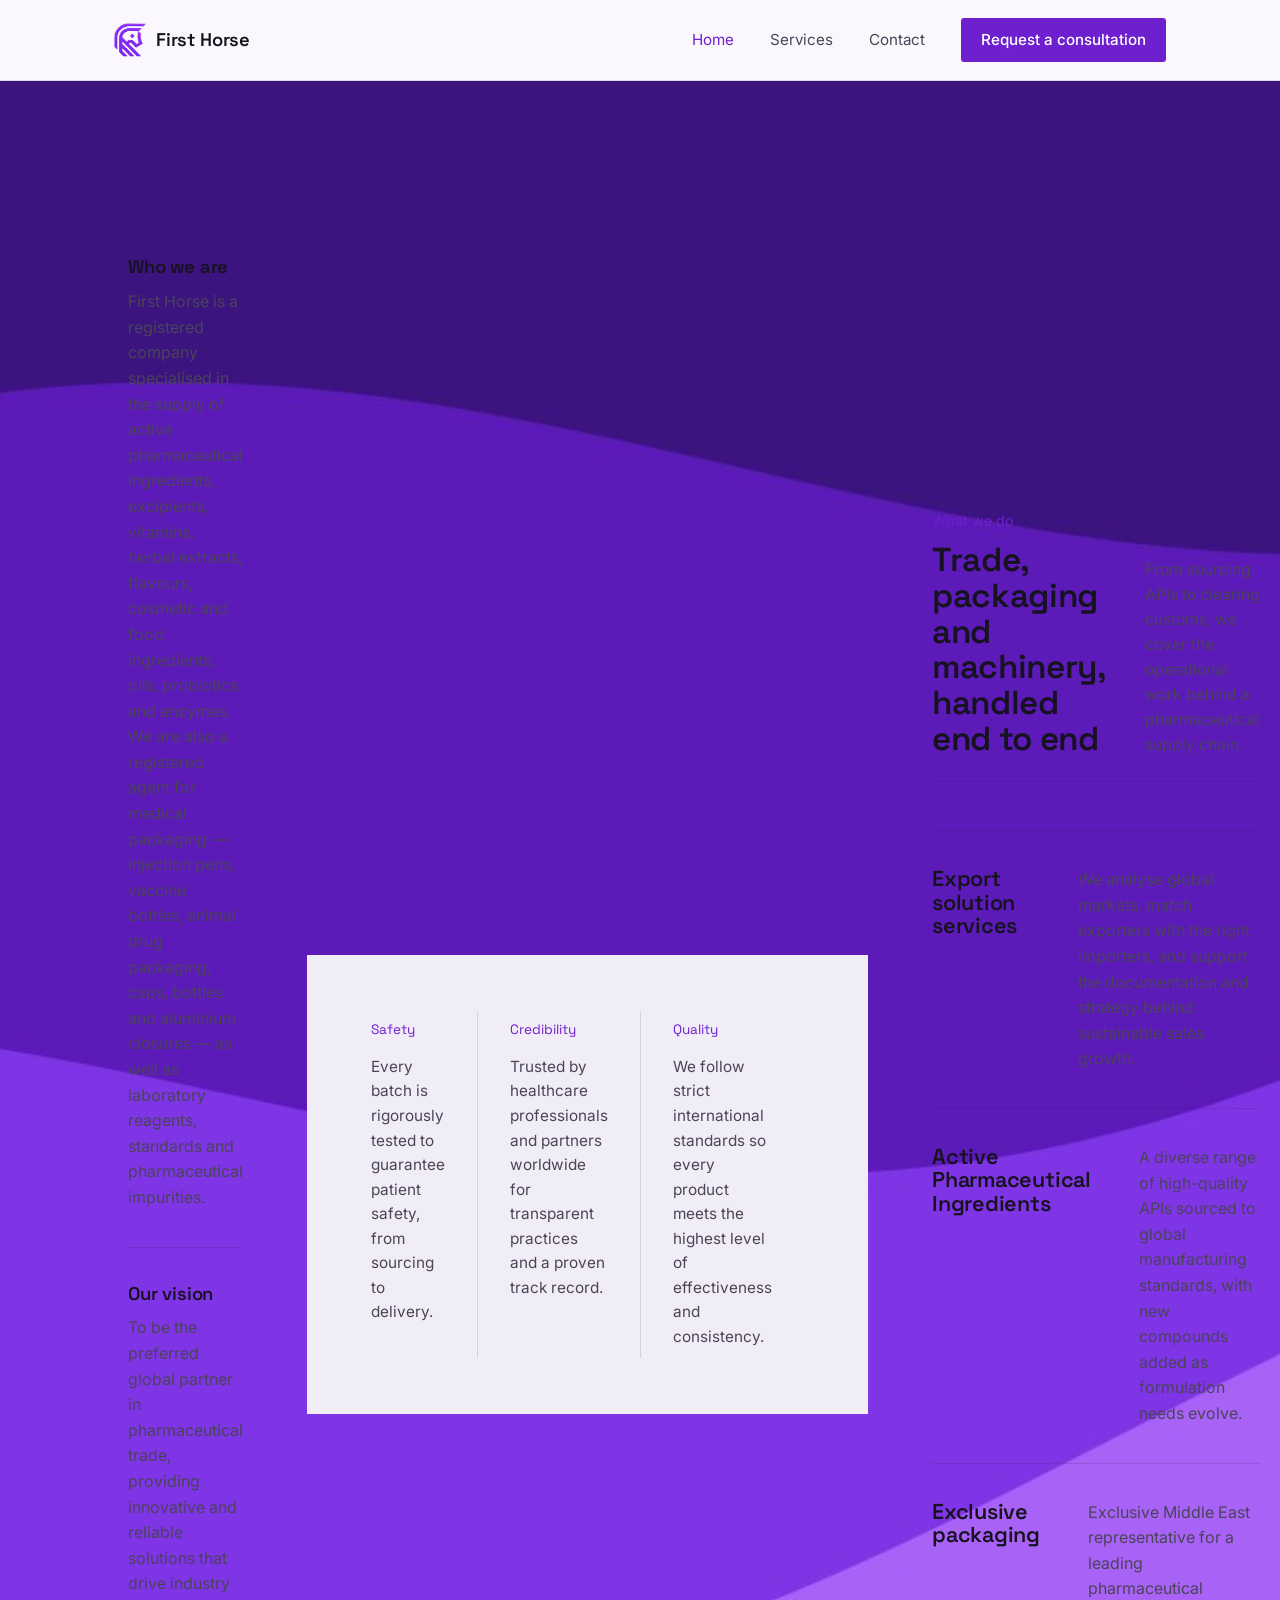
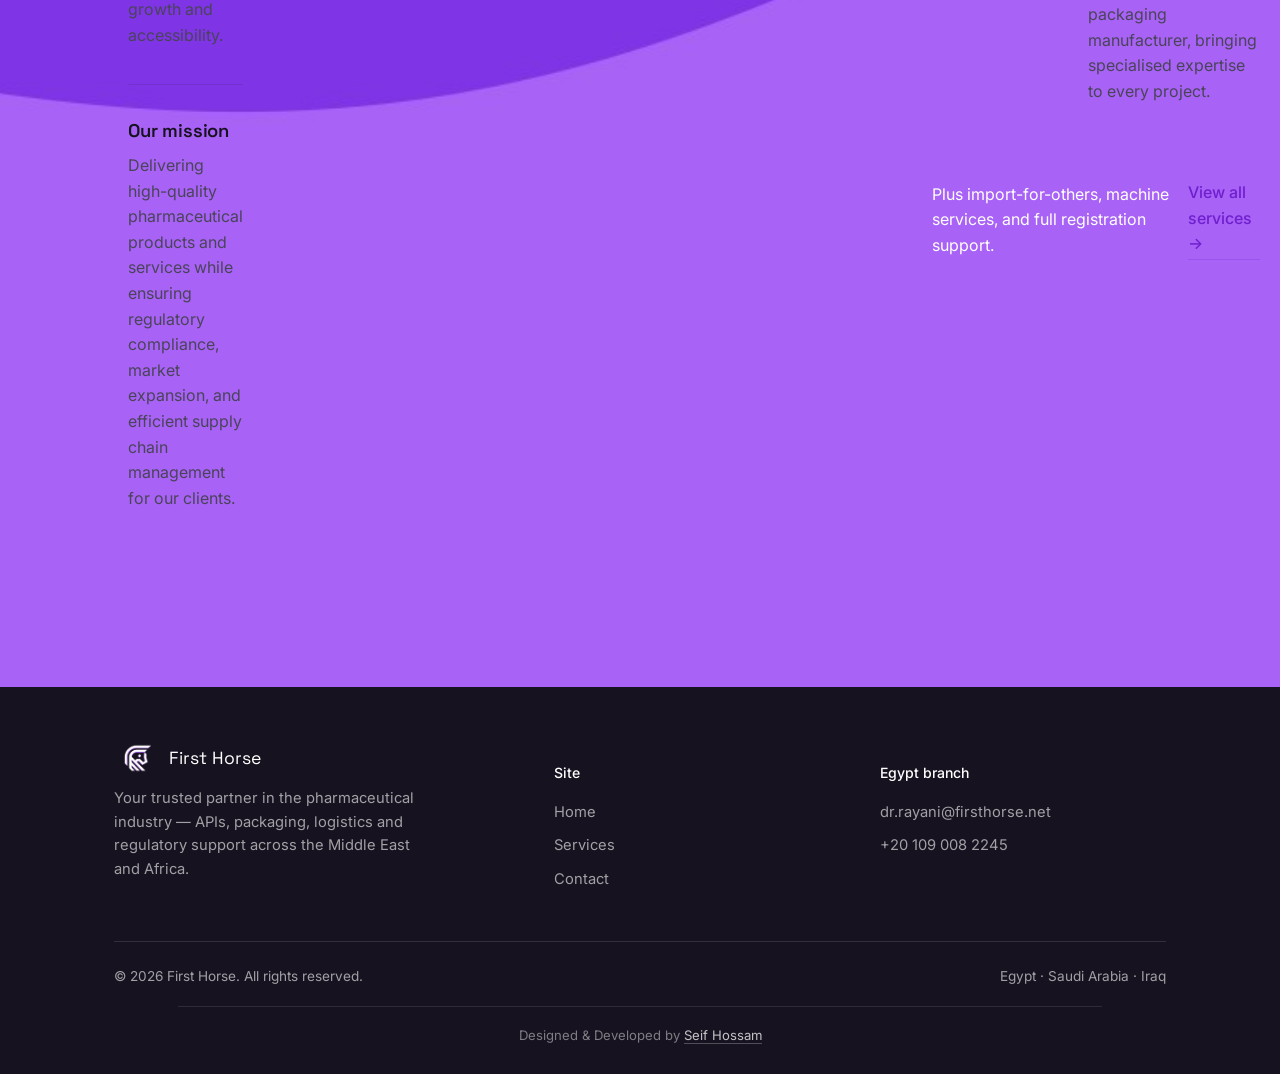
==== commit 583fabab: "Refactor hero section HTML structure" ====
--- a/index.html
+++ b/index.html
@@ -1,7 +1,7 @@
 <!DOCTYPE html>
 <html lang="en">
 <head>
-<meta charset="UTF-8">
+<meta charset="UTF-8"> 
 <meta name="viewport" content="width=device-width, initial-scale=1.0">
 <title>First Horse</title>
 <meta name="description" content="First Horse supplies APIs, excipients, packaging and pharmaceutical machinery across Egypt, Saudi Arabia and Iraq, with full import-export and registration support.">
@@ -31,18 +31,8 @@
 
   <!-- HERO -->
   <section class="hero">
-    <div class="hero-logo"><img src="assets/mark-white.png" alt="First Horse"></div>
-    <div class="wrap hero-copy">
-      </span> Pharmaceutical trade &amp; supply</div>
-      <h1>Your trusted partner in the pharmaceutical industry.</h1>
-      <p class="lede">We supply active pharmaceutical ingredients, excipients, vitamins, and packaging, and manage import, export and registration for pharmaceutical companies across the Middle East and Africa.</p>
-      <div class="hero-actions">
-        <a href="https://wtsi.me/201090082245" class="btn btn-primary">Request a free consultation</a>
-        <a href="services.html" class="btn btn-ghost">See our services</a>
-      </div>
-      <div class="scroll-cue"><span class="dots"><i></i><i></i><i></i></span> Scroll to see what we move</div>
-    </div>
-  </section>
+    <section class="hero"> <div class="hero-logo"><img src="assets/mark-white.png" alt="First Horse"></div> <div class="wrap hero-copy"> <div class="eyebrow-line">Pharmaceutical trade &amp; supply</div> <h1>Your trusted partner in the pharmaceutical industry.</h1> <p class="lede">We supply active pharmaceutical ingredients, excipients, vitamins, and packaging, and manage import, export and registration for pharmaceutical companies across the Middle East and Africa.</p> <div class="hero-actions"> <a href="https://wtsi.me/201090082245" class="btn btn-primary">Request a free consultation</a> <a href="services.html" class="btn btn-ghost">See our services</a> </div> <div class="scroll-cue"><span class="dots"><i></i><i></i><i></i></span> Scroll to see what we move</div> </div> 
+    </section>
 
   <!-- ABOUT -->
   <section>
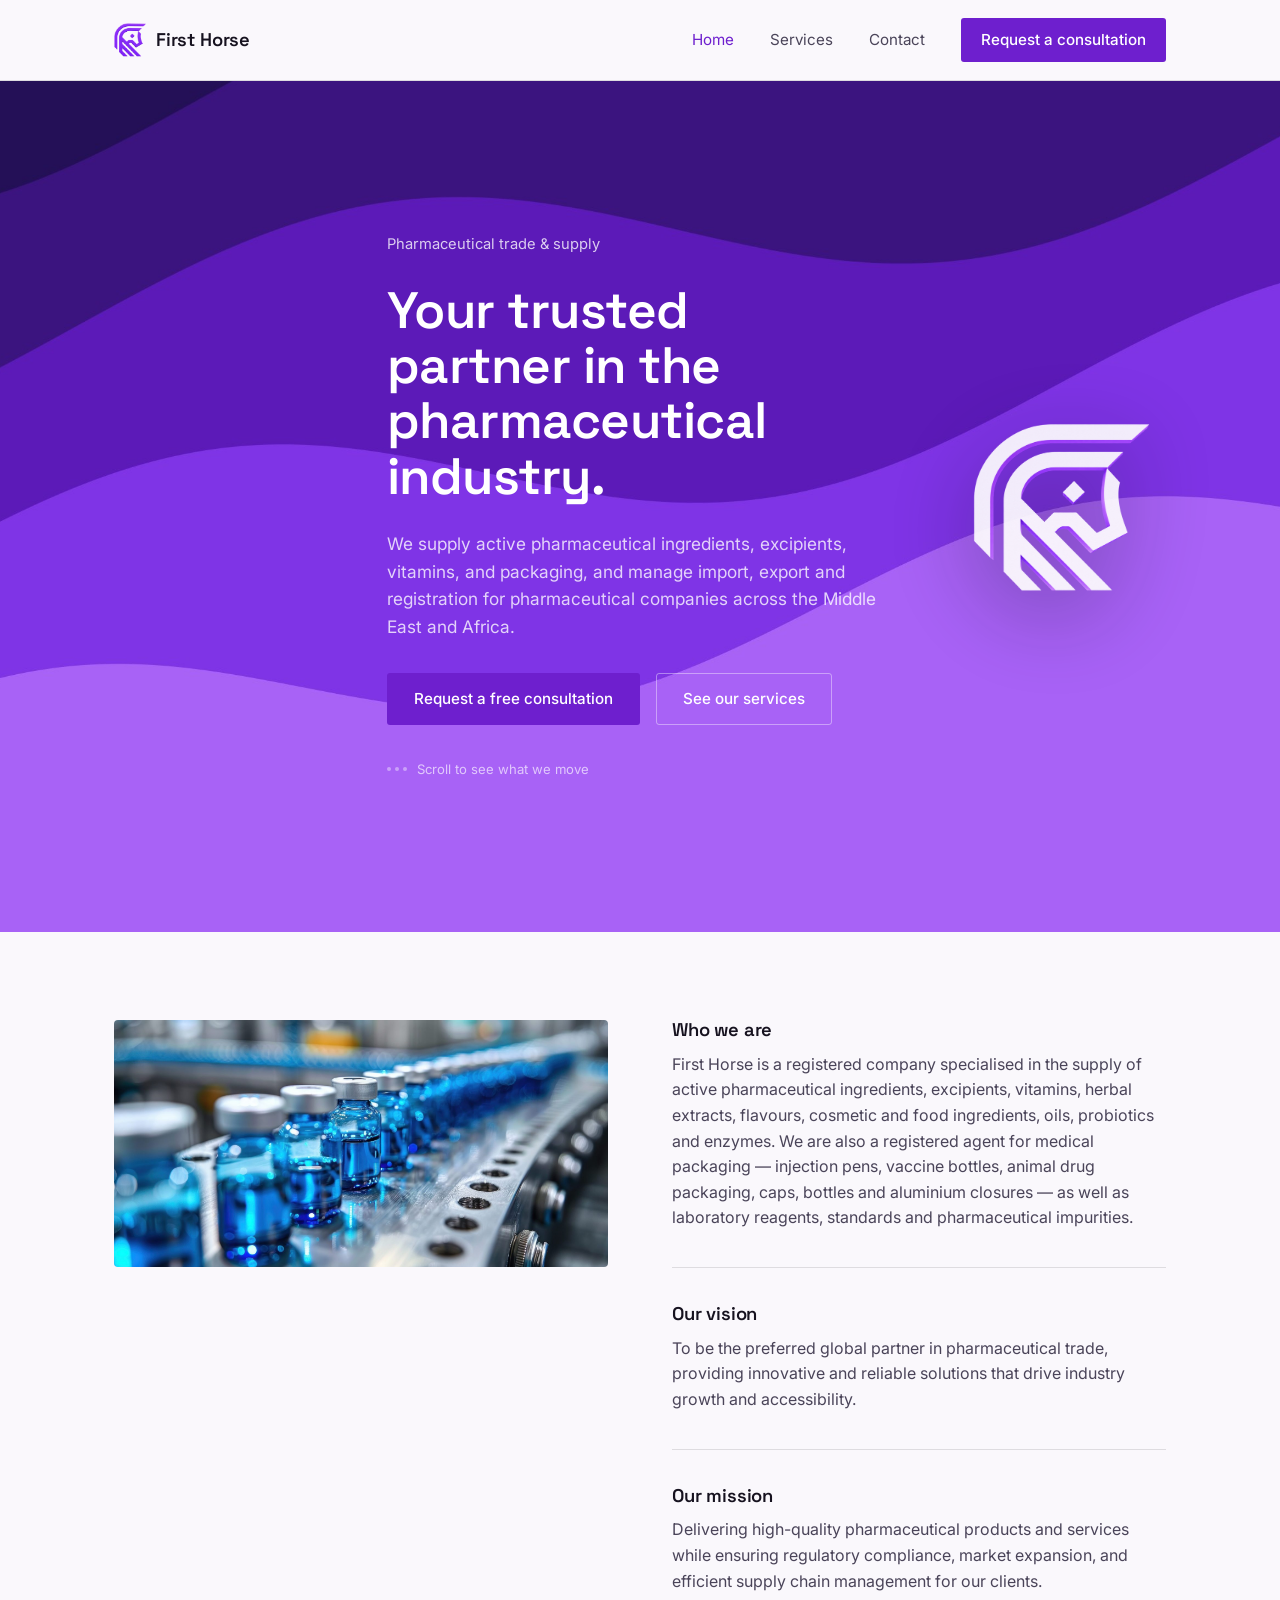
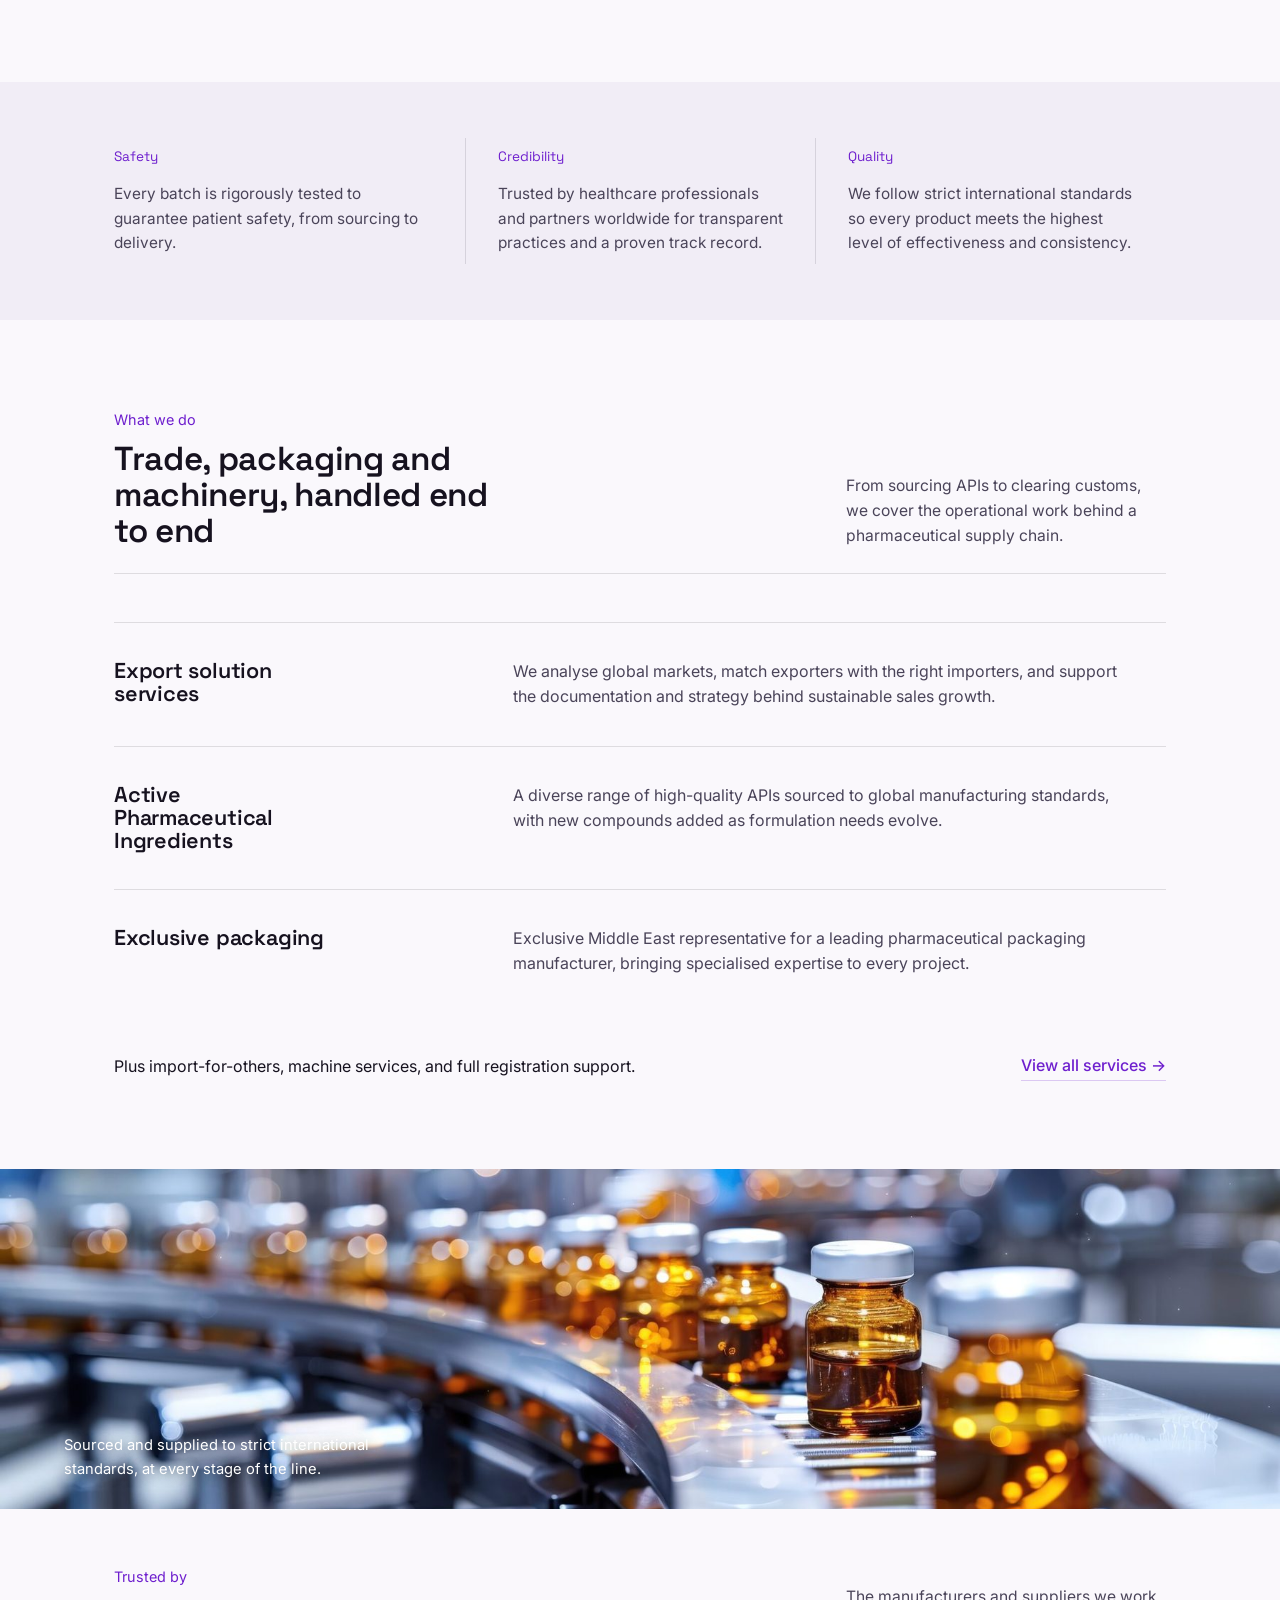
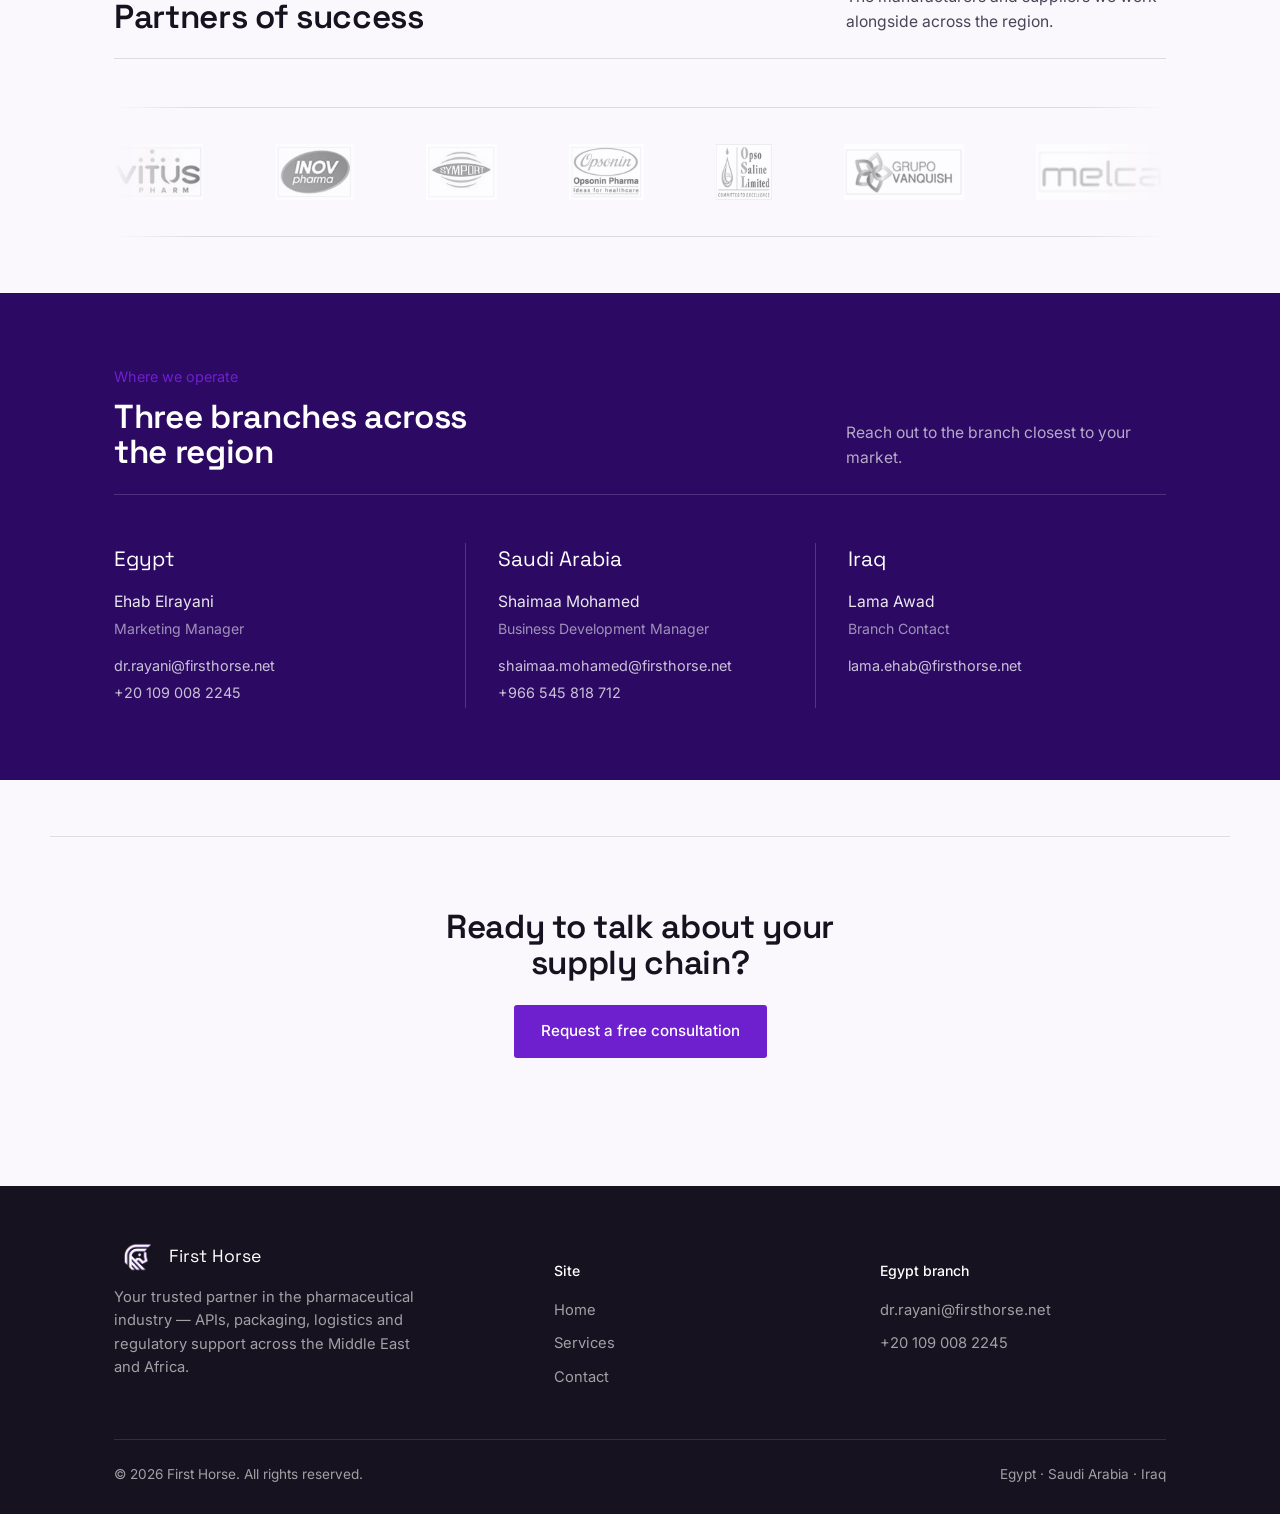
==== commit 39da5494: "Enhance HTML structure and meta information Updated the title and added a detailed description in th" ====
--- a/index.html
+++ b/index.html
@@ -1,9 +1,9 @@
 <!DOCTYPE html>
 <html lang="en">
 <head>
-<meta charset="UTF-8"> 
+<meta charset="UTF-8">
 <meta name="viewport" content="width=device-width, initial-scale=1.0">
-<title>First Horse</title>
+<title>First Horse — Pharmaceutical Trade & Supply</title>
 <meta name="description" content="First Horse supplies APIs, excipients, packaging and pharmaceutical machinery across Egypt, Saudi Arabia and Iraq, with full import-export and registration support.">
 <link rel="icon" href="assets/mark-violet.png">
 <link rel="preconnect" href="https://fonts.googleapis.com">
@@ -31,8 +31,18 @@
 
   <!-- HERO -->
   <section class="hero">
-    <section class="hero"> <div class="hero-logo"><img src="assets/mark-white.png" alt="First Horse"></div> <div class="wrap hero-copy"> <div class="eyebrow-line">Pharmaceutical trade &amp; supply</div> <h1>Your trusted partner in the pharmaceutical industry.</h1> <p class="lede">We supply active pharmaceutical ingredients, excipients, vitamins, and packaging, and manage import, export and registration for pharmaceutical companies across the Middle East and Africa.</p> <div class="hero-actions"> <a href="https://wtsi.me/201090082245" class="btn btn-primary">Request a free consultation</a> <a href="services.html" class="btn btn-ghost">See our services</a> </div> <div class="scroll-cue"><span class="dots"><i></i><i></i><i></i></span> Scroll to see what we move</div> </div> 
-    </section>
+    <div class="hero-logo"><img src="assets/mark-white.png" alt="First Horse"></div>
+    <div class="wrap hero-copy">
+      <div class="eyebrow-line">Pharmaceutical trade &amp; supply</div>
+      <h1>Your trusted partner in the pharmaceutical industry.</h1>
+      <p class="lede">We supply active pharmaceutical ingredients, excipients, vitamins, and packaging, and manage import, export and registration for pharmaceutical companies across the Middle East and Africa.</p>
+      <div class="hero-actions">
+        <a href="https://wtsi.me/201090082245" class="btn btn-primary">Request a free consultation</a>
+        <a href="services.html" class="btn btn-ghost">See our services</a>
+      </div>
+      <div class="scroll-cue"><span class="dots"><i></i><i></i><i></i></span> Scroll to see what we move</div>
+    </div>
+  </section>
 
   <!-- ABOUT -->
   <section>
@@ -224,10 +234,6 @@
       <span>© 2026 First Horse. All rights reserved.</span>
       <span>Egypt · Saudi Arabia · Iraq</span>
     </div>
-      <div class="wrap">
-    <p class="credit">Designed & Developed by <a href="https://seif-cmd.github.io/seif../" target="_blank" rel="noopener">Seif Hossam</a></p>
-  </div>
-   </div>
   </div>
 </footer>
 
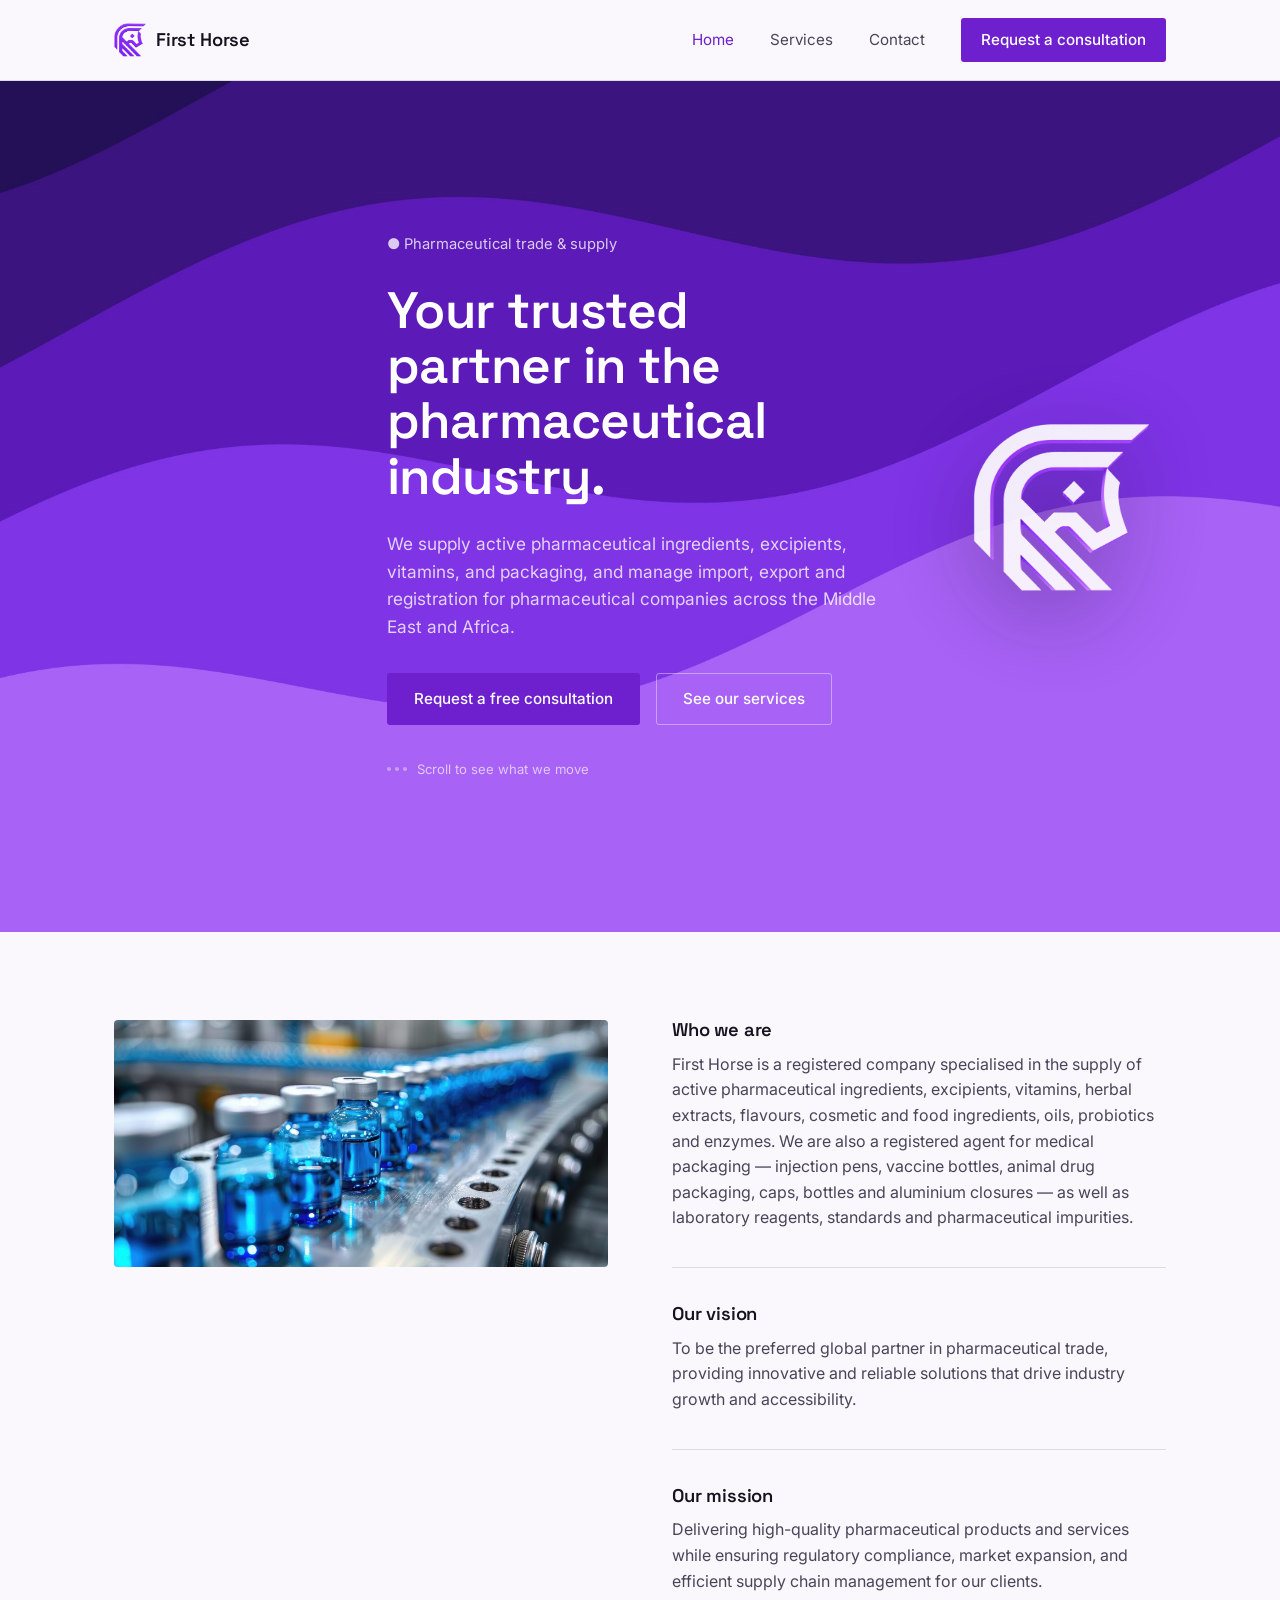
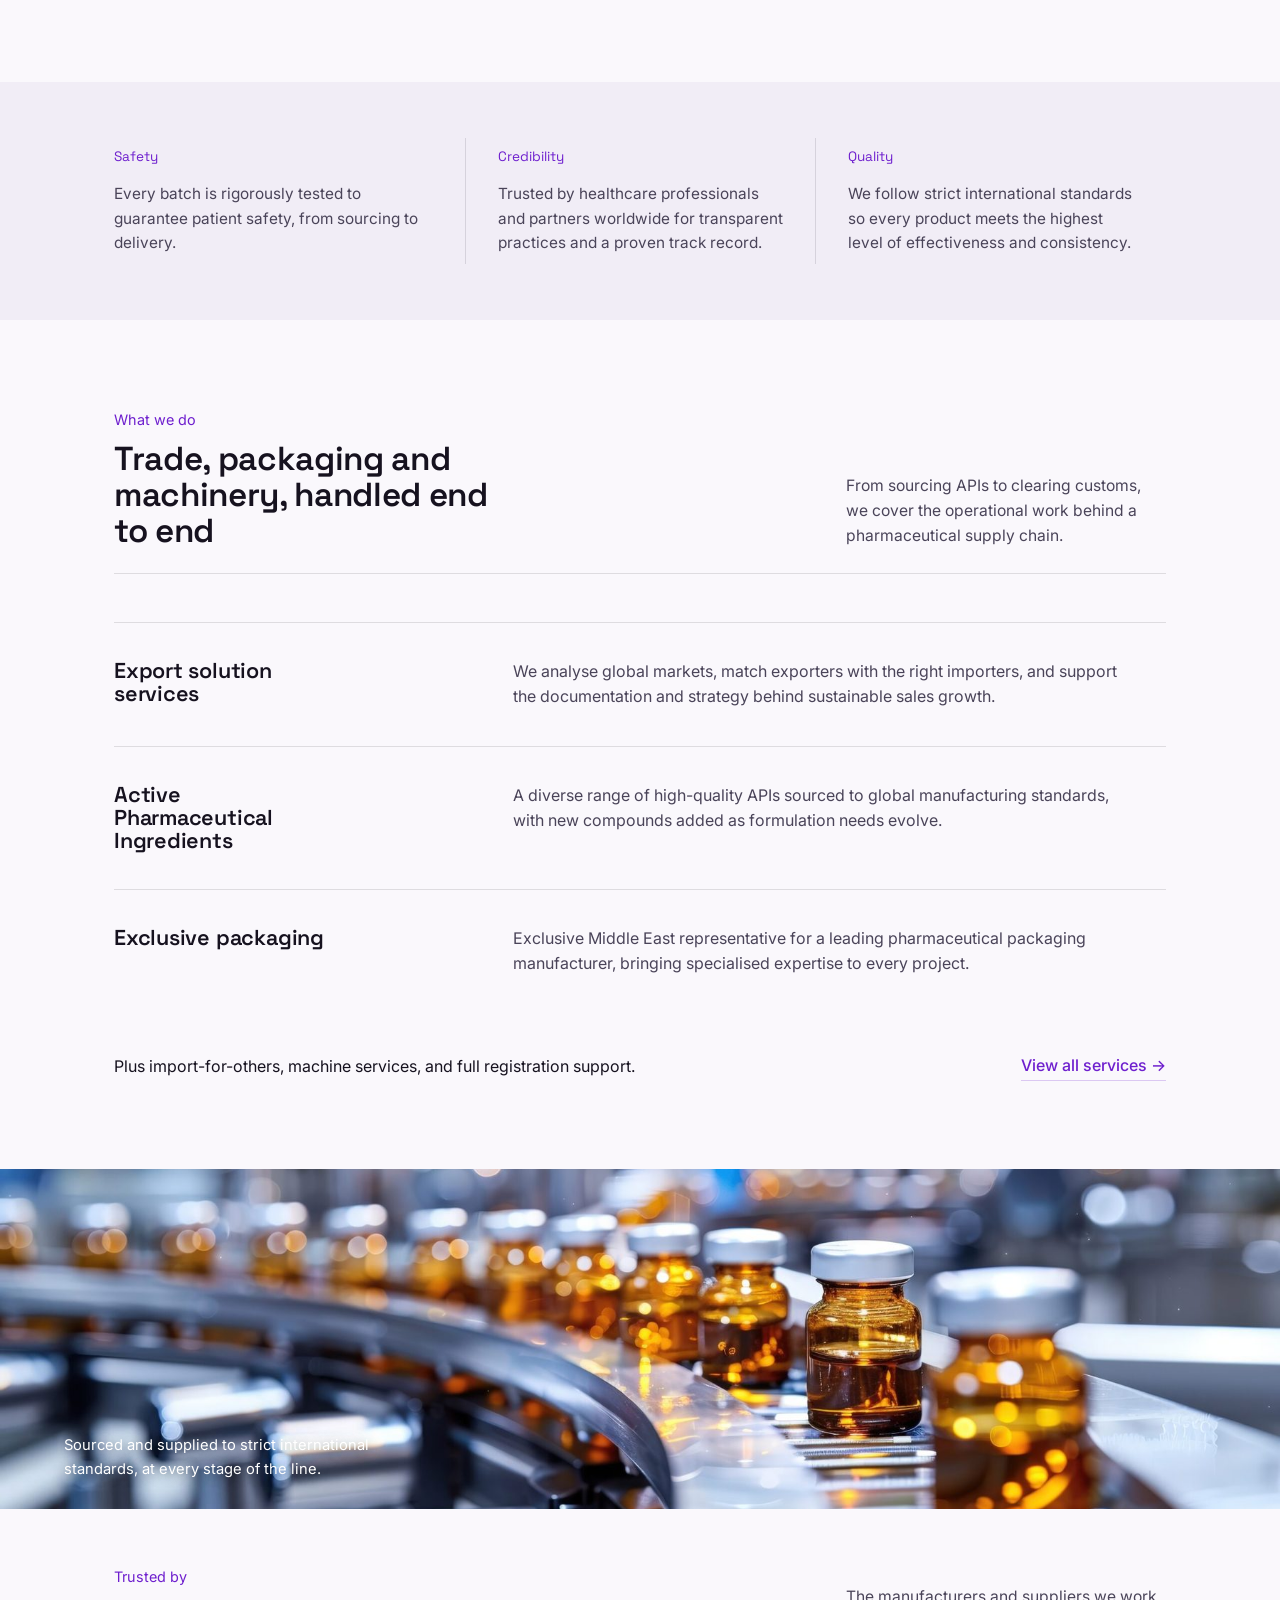
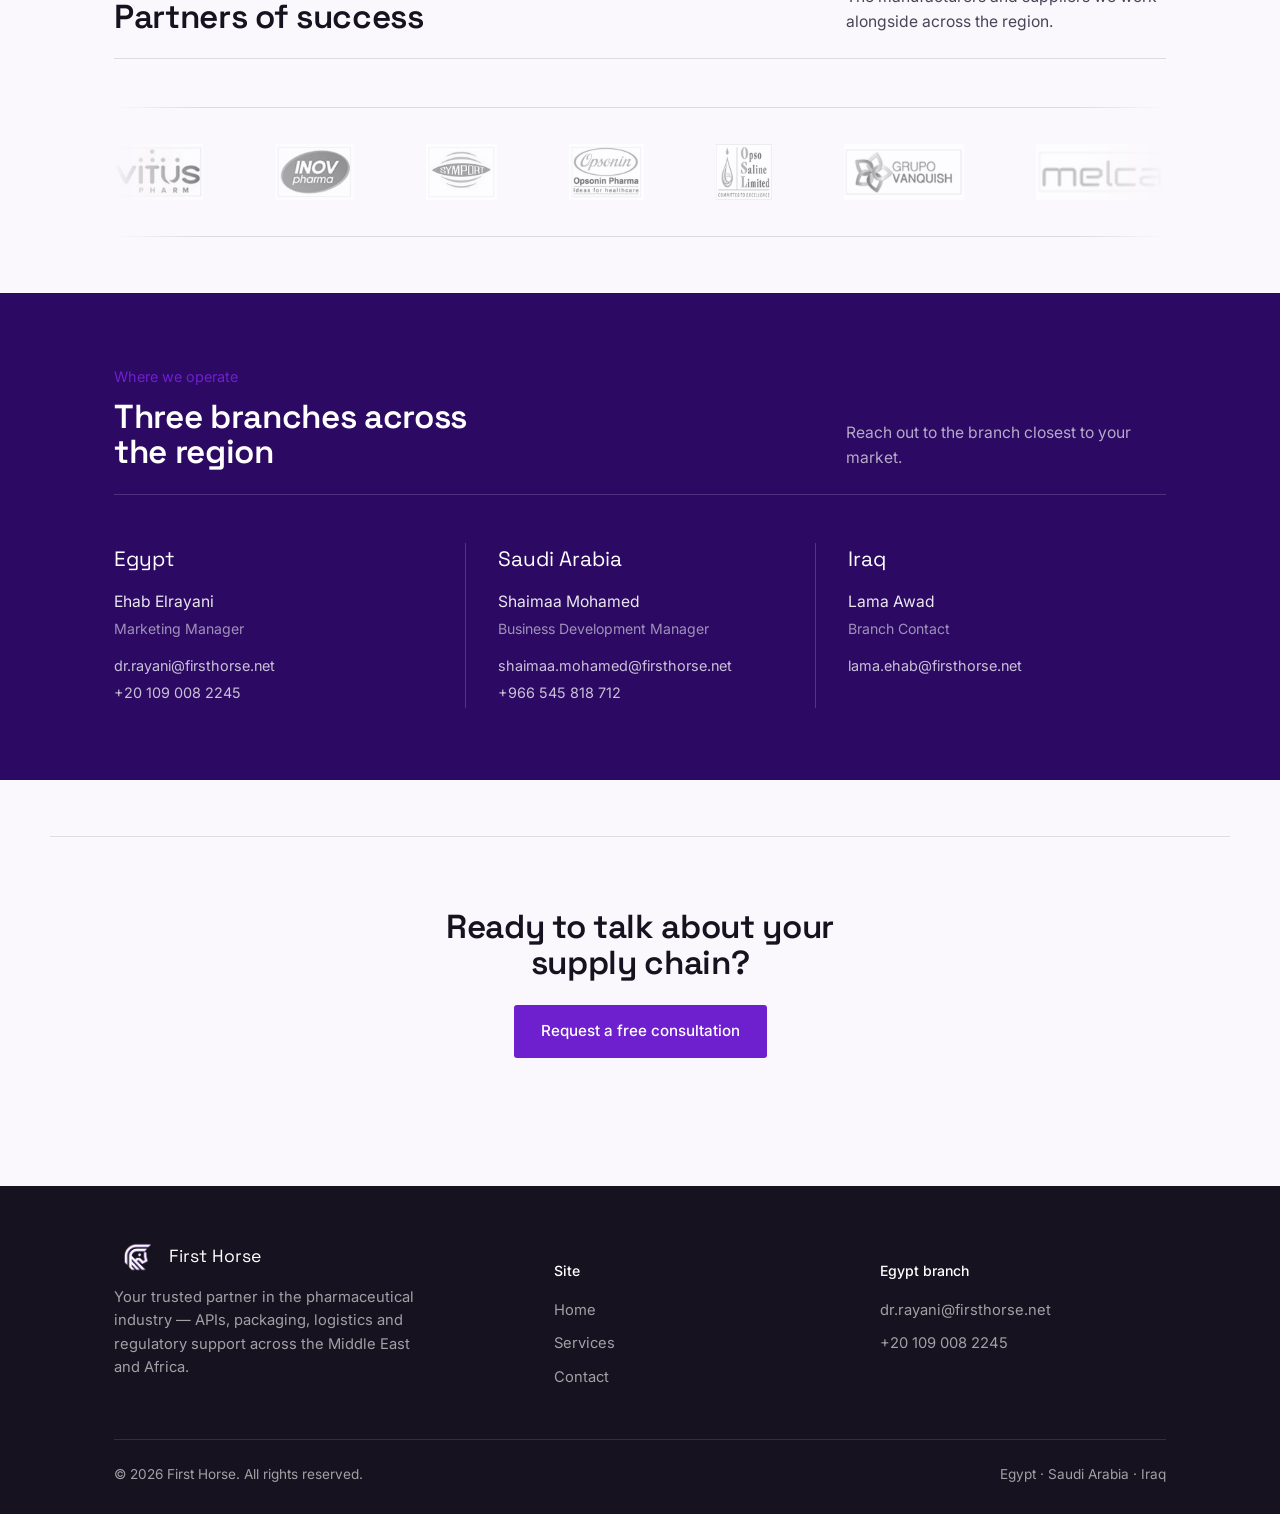
==== commit f4131087: "Modify title and eyebrow line in index.html Updated the title and eyebrow line in the HTML file." ====
--- a/index.html
+++ b/index.html
@@ -3,7 +3,7 @@
 <head>
 <meta charset="UTF-8">
 <meta name="viewport" content="width=device-width, initial-scale=1.0">
-<title>First Horse — Pharmaceutical Trade & Supply</title>
+<title>First Horse</title>
 <meta name="description" content="First Horse supplies APIs, excipients, packaging and pharmaceutical machinery across Egypt, Saudi Arabia and Iraq, with full import-export and registration support.">
 <link rel="icon" href="assets/mark-violet.png">
 <link rel="preconnect" href="https://fonts.googleapis.com">
@@ -33,7 +33,7 @@
   <section class="hero">
     <div class="hero-logo"><img src="assets/mark-white.png" alt="First Horse"></div>
     <div class="wrap hero-copy">
-      <div class="eyebrow-line">Pharmaceutical trade &amp; supply</div>
+      <div class="eyebrow-line">● Pharmaceutical trade &amp; supply</div>
       <h1>Your trusted partner in the pharmaceutical industry.</h1>
       <p class="lede">We supply active pharmaceutical ingredients, excipients, vitamins, and packaging, and manage import, export and registration for pharmaceutical companies across the Middle East and Africa.</p>
       <div class="hero-actions">
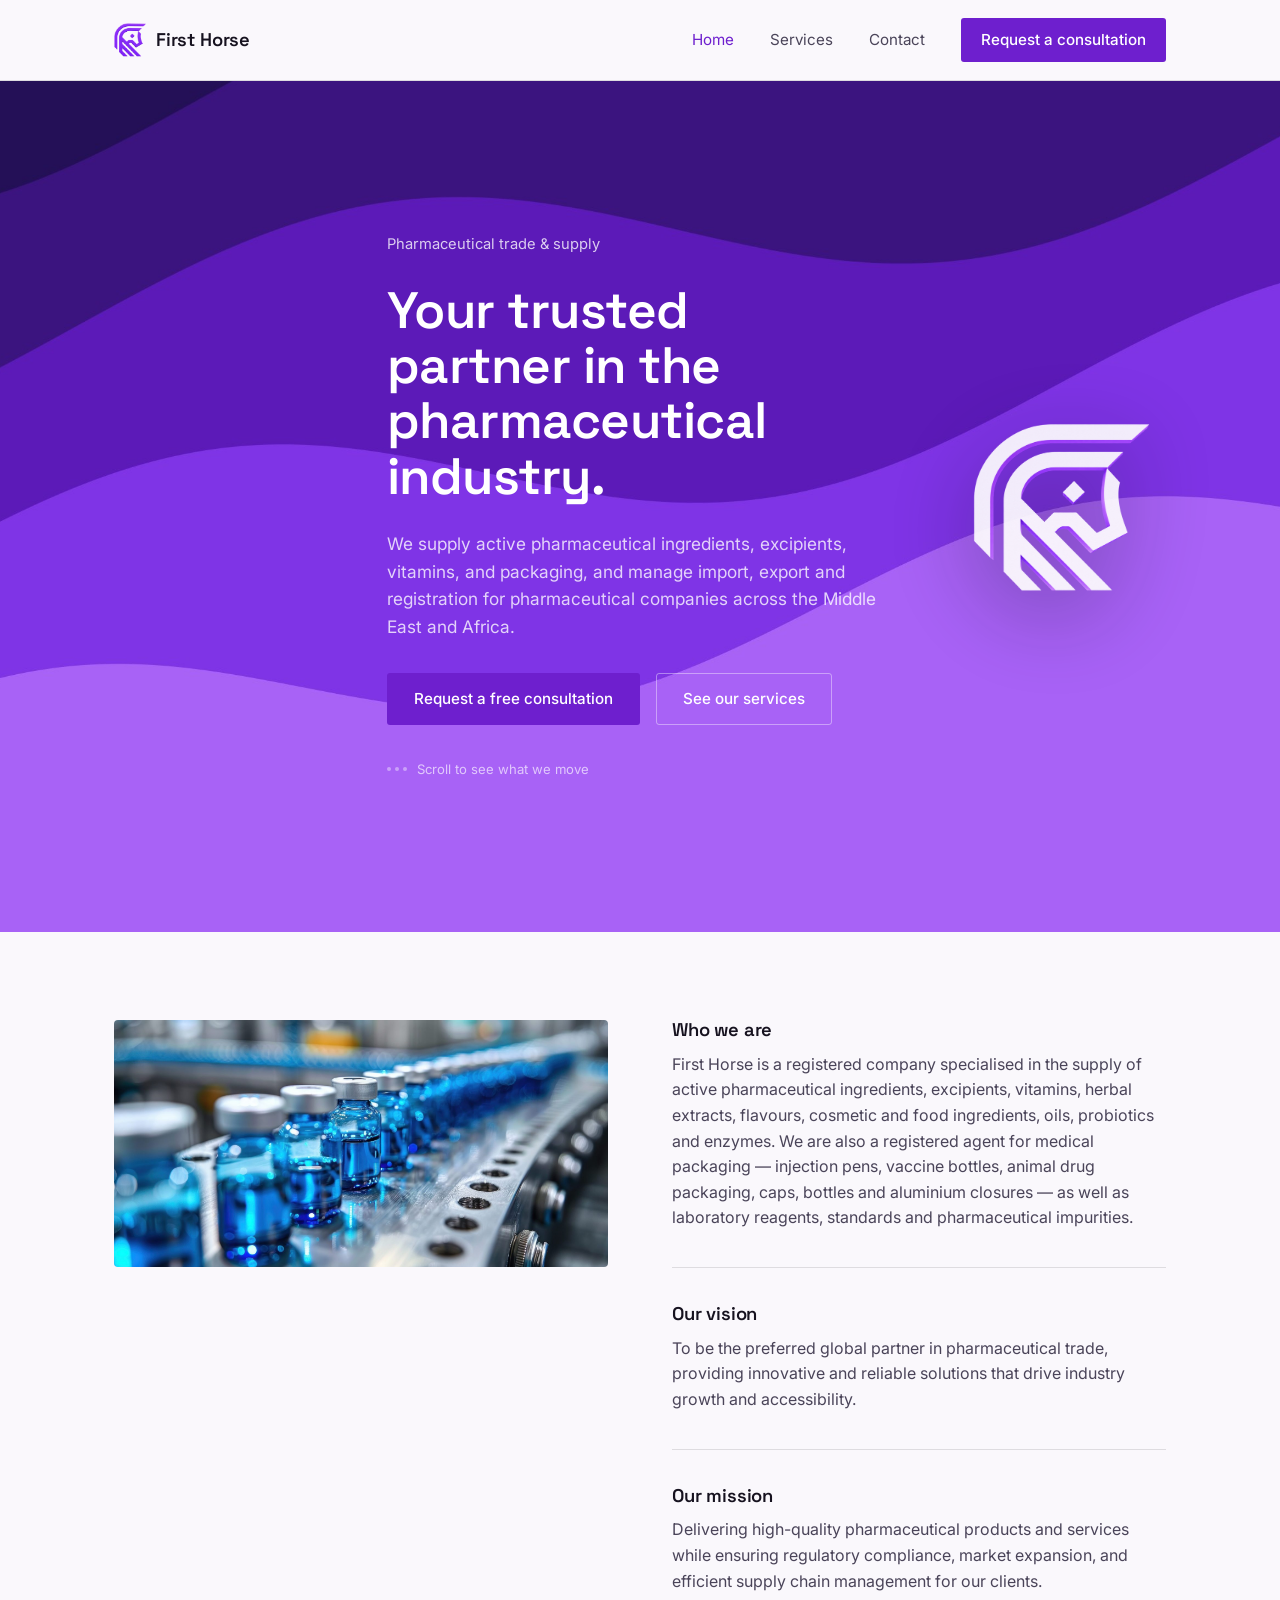
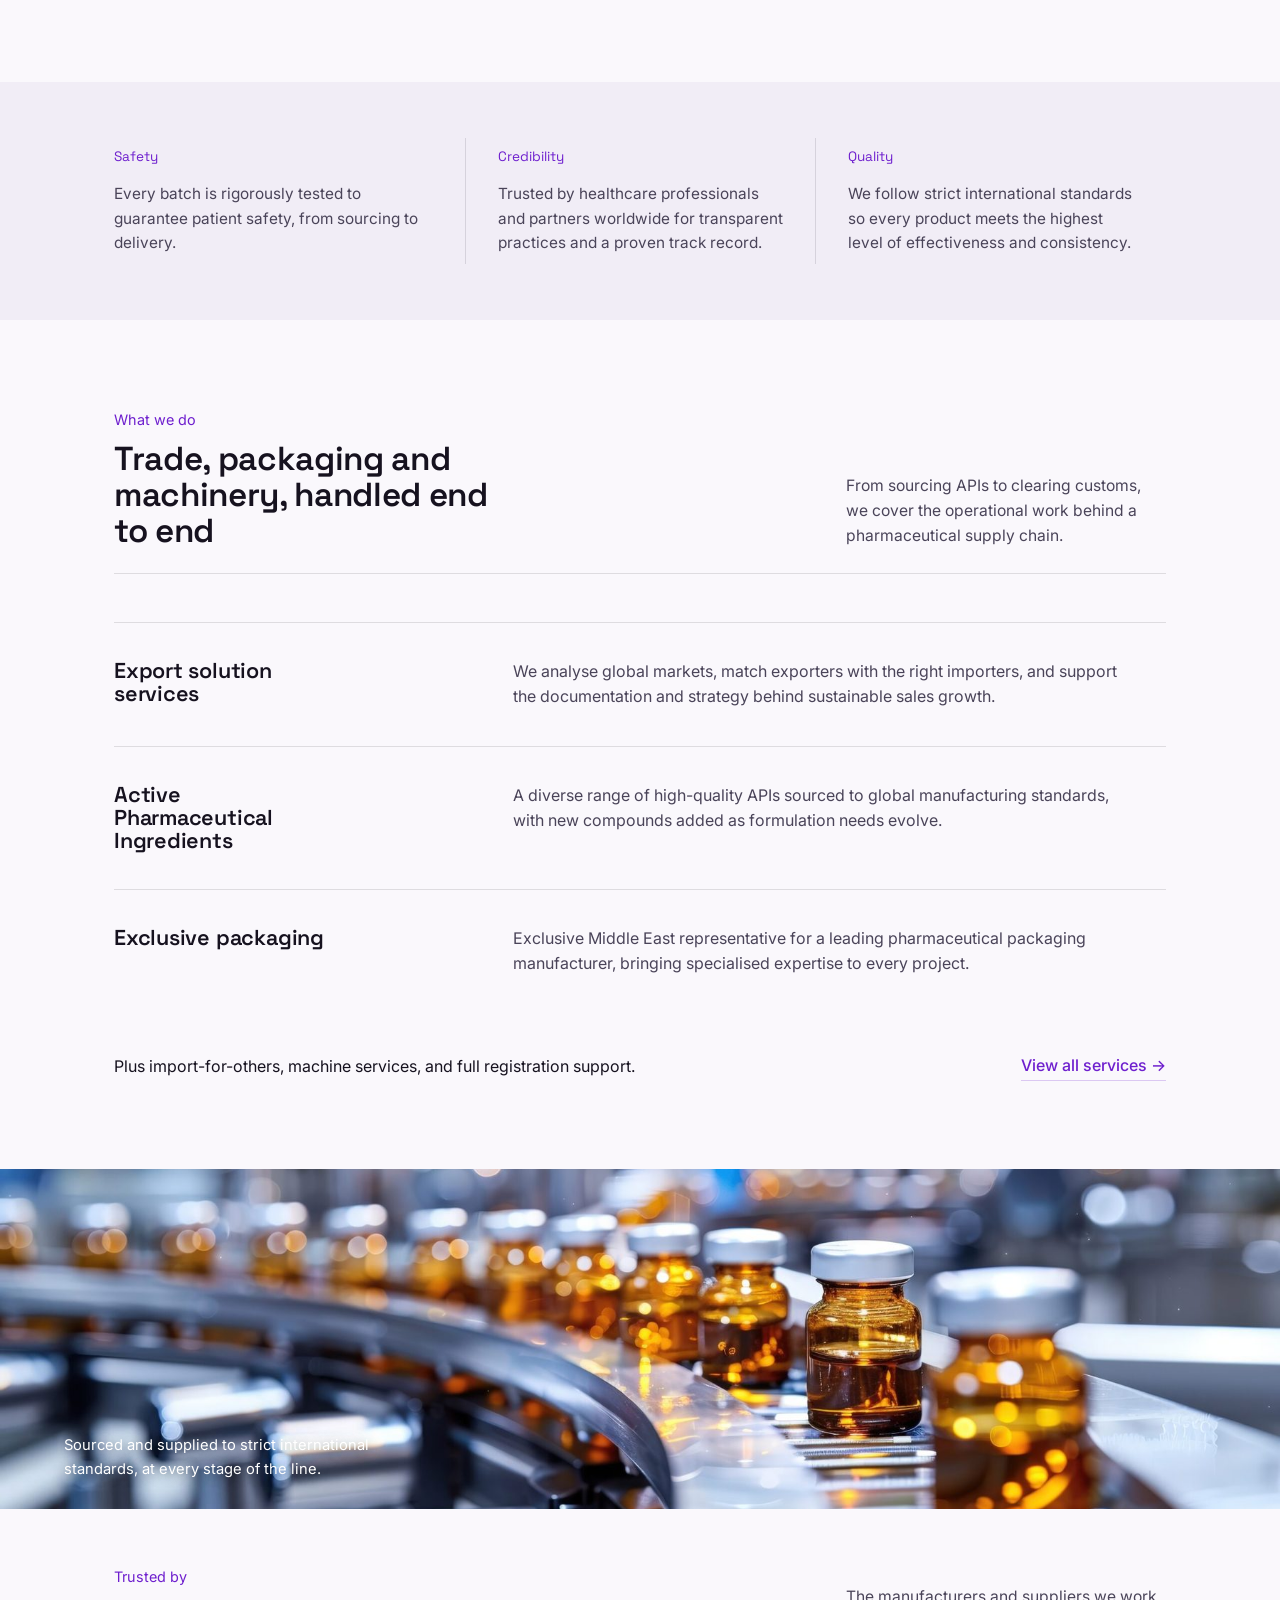
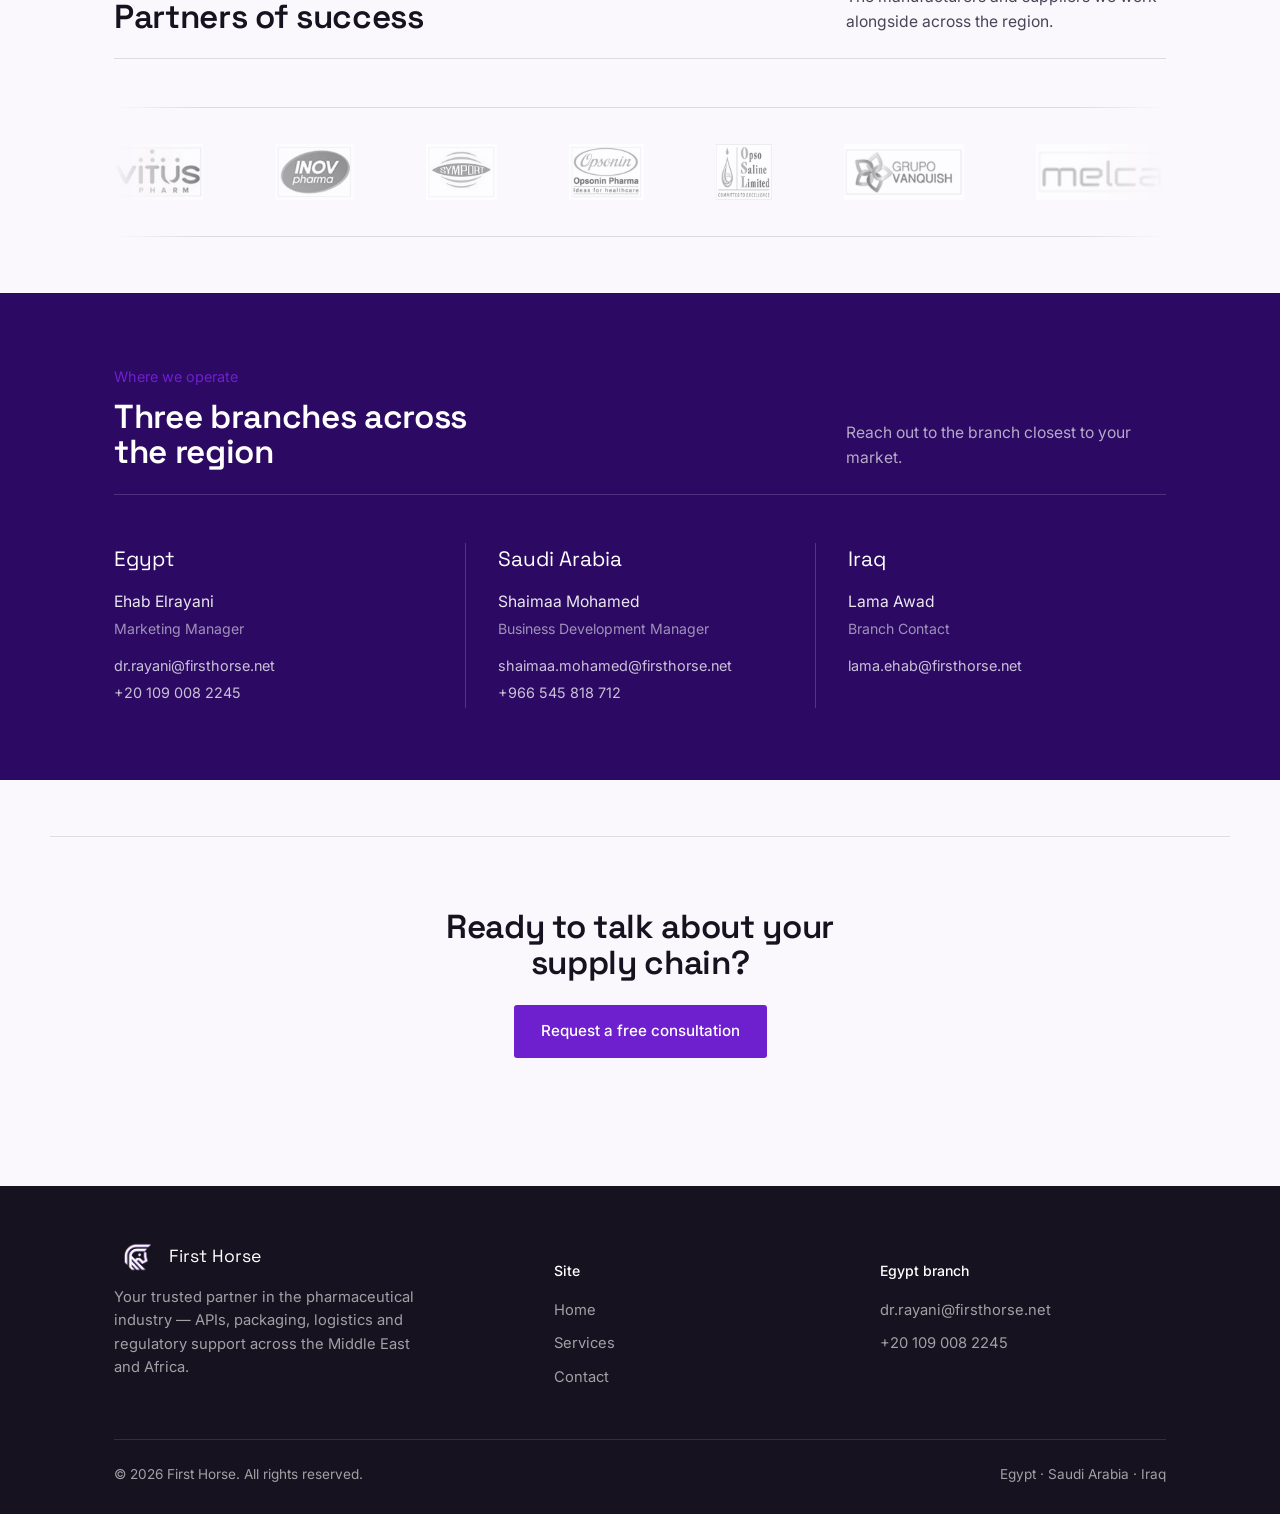
==== commit a1167f7f: "Update index.html" ====
--- a/index.html
+++ b/index.html
@@ -33,7 +33,7 @@
   <section class="hero">
     <div class="hero-logo"><img src="assets/mark-white.png" alt="First Horse"></div>
     <div class="wrap hero-copy">
-      <div class="eyebrow-line">● Pharmaceutical trade &amp; supply</div>
+      <div class="eyebrow-line"> Pharmaceutical trade &amp; supply</div>
       <h1>Your trusted partner in the pharmaceutical industry.</h1>
       <p class="lede">We supply active pharmaceutical ingredients, excipients, vitamins, and packaging, and manage import, export and registration for pharmaceutical companies across the Middle East and Africa.</p>
       <div class="hero-actions">
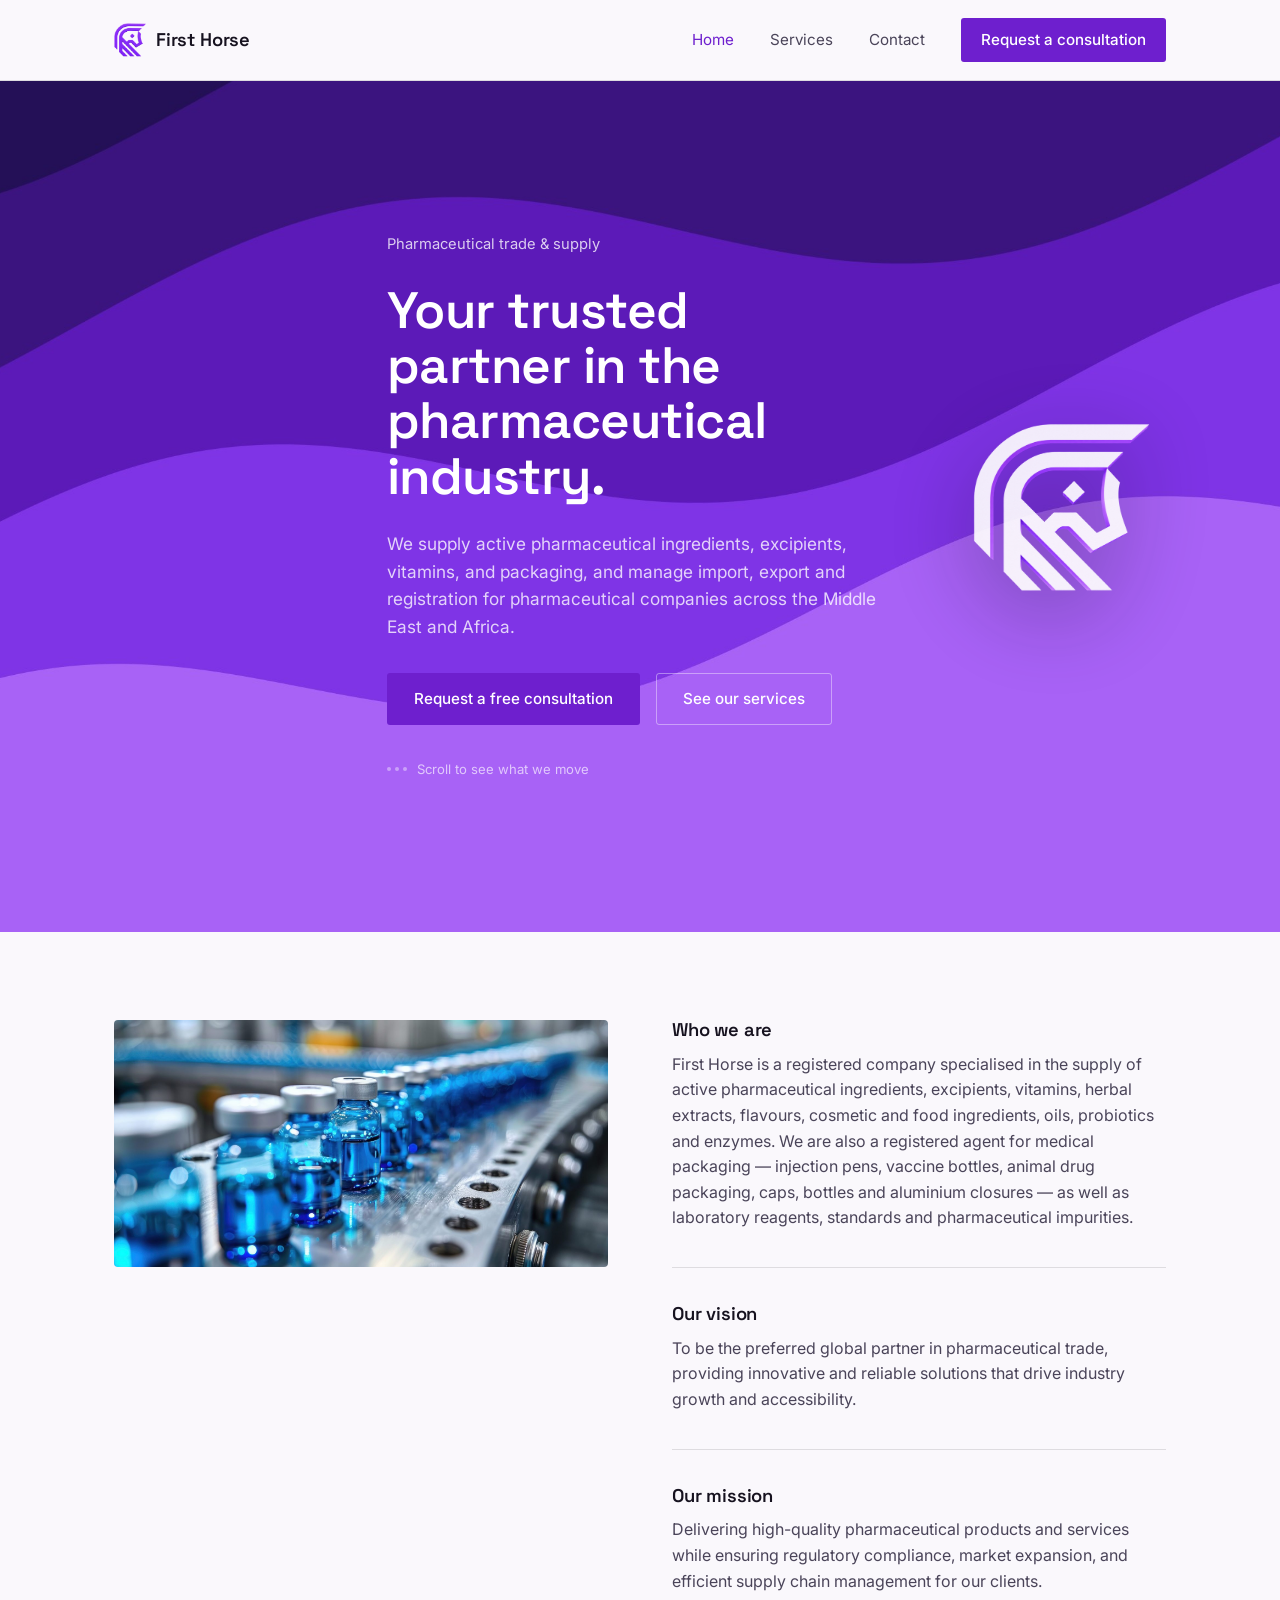
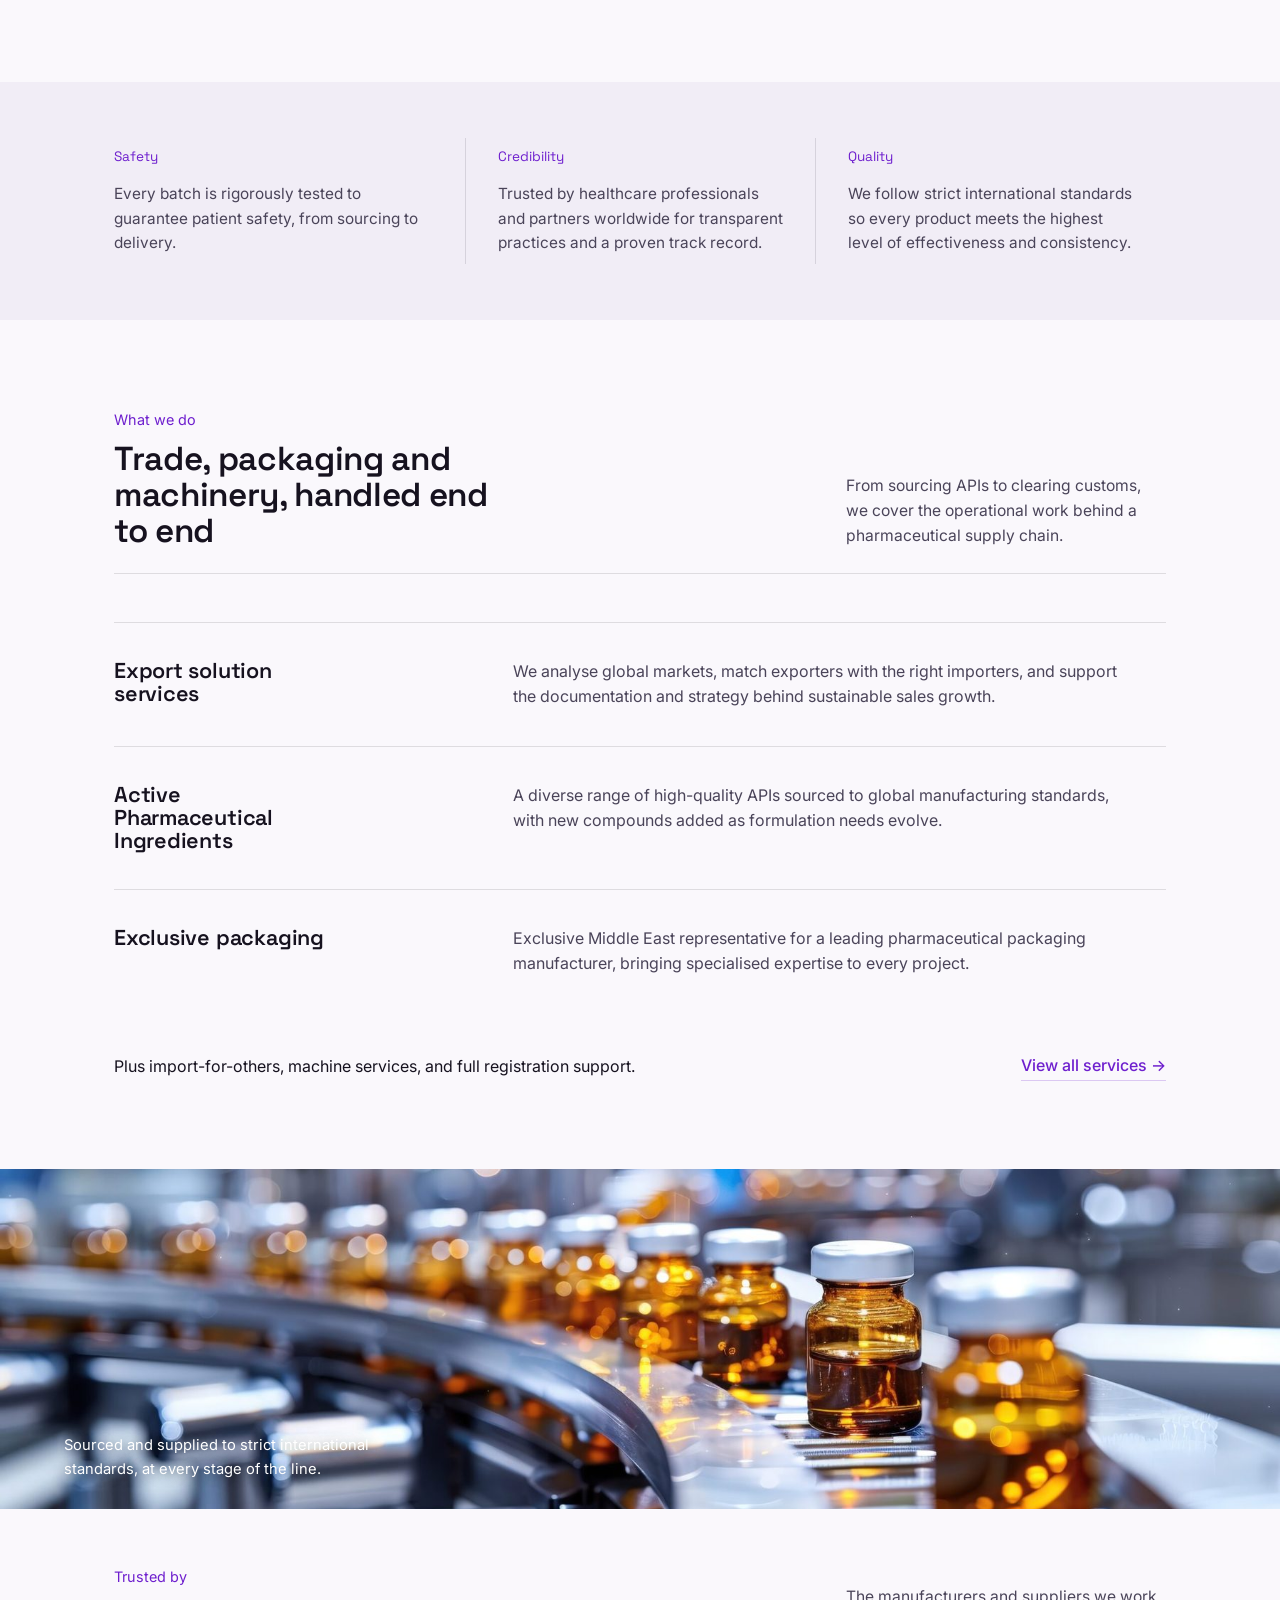
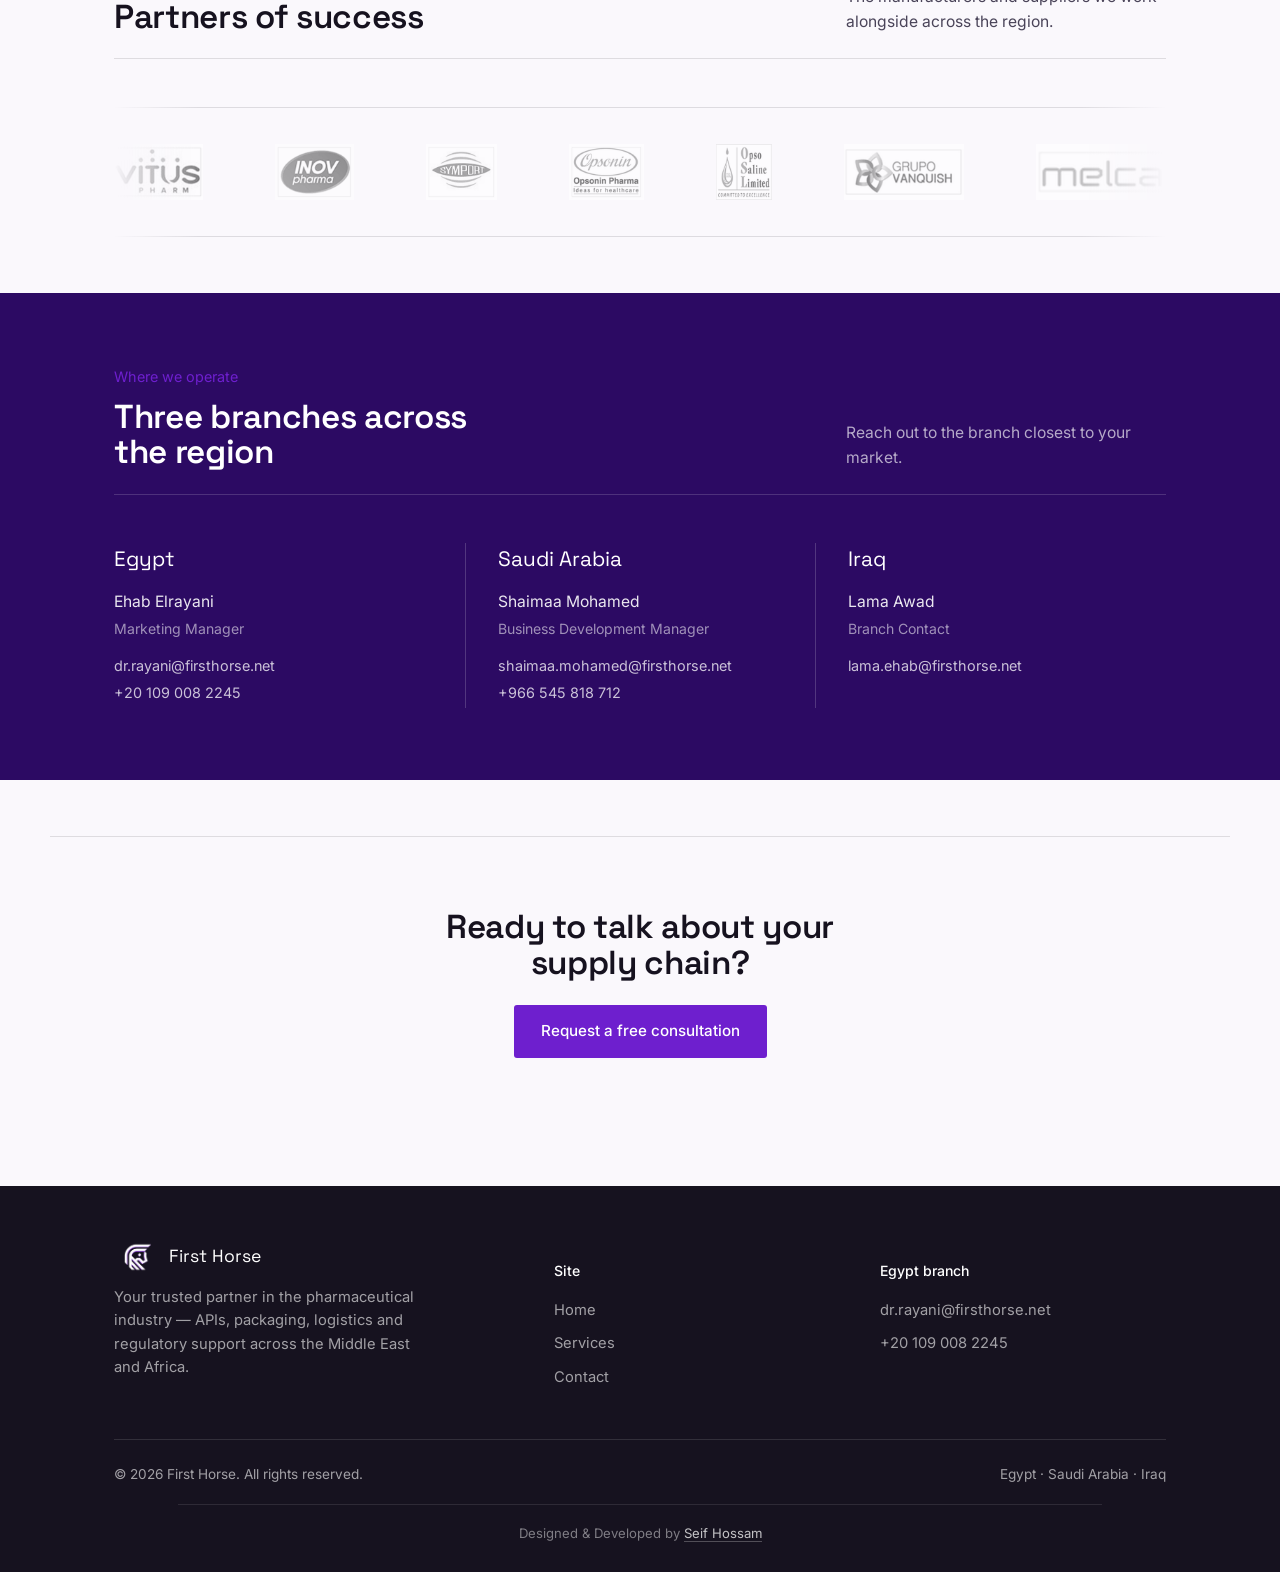
==== commit 874a233d: "Add credit section to footer in index.html" ====
--- a/index.html
+++ b/index.html
@@ -234,6 +234,9 @@
       <span>© 2026 First Horse. All rights reserved.</span>
       <span>Egypt · Saudi Arabia · Iraq</span>
     </div>
+      <div class="wrap">
+    <p class="credit">Designed & Developed by <a href="https://seif-cmd.github.io/seif../" target="_blank" rel="noopener">Seif Hossam</a></p>
+  </div>
   </div>
 </footer>
 
